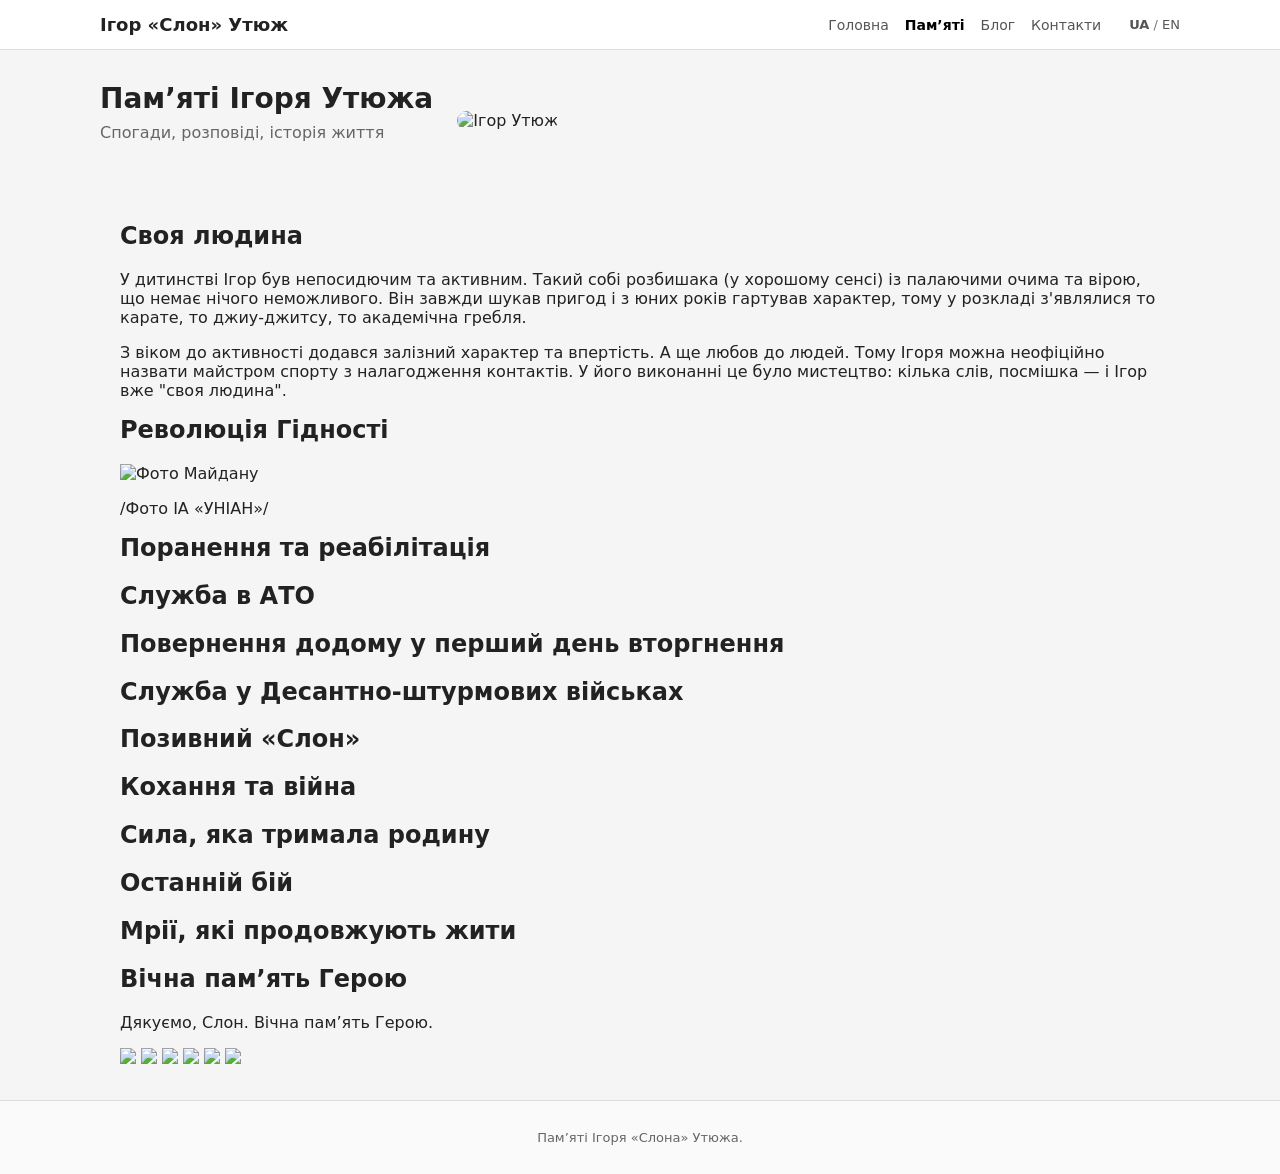
==== about.html @ b681b0e5 "initial commit" ====
<!DOCTYPE html>
<html lang="uk">
<head>
  <meta charset="UTF-8" />
  <meta name="viewport" content="width=device-width, initial-scale=1" />
  <title>Пам’яті Ігоря Утюжа</title>
  <link rel="stylesheet" href="style.css" />
</head>

<body>

<header class="site-header">
  <div class="container header-inner">
    <a href="index.html" class="logo-title">Ігор «Слон» Утюж</a>

    <nav class="main-nav">
      <a href="index.html">Головна</a>
      <a href="about.html" class="active">Пам’яті</a>
      <a href="blog.html">Блог</a>
      <a href="contact.html">Контакти</a>

      <span class="lang-switch">
        <a href="about.html" class="active-lang">UA</a> /
        <a href="about-en.html">EN</a>
      </span>
    </nav>
  </div>
</header>

<main>

<section class="hero-light">
  <div class="container hero-inner">
    <div class="hero-text">
      <h1>Пам’яті Ігоря Утюжа</h1>
      <p class="hero-subtitle">Спогади, розповіді, історія життя</p>
    </div>

    <div class="hero-photo">
      <img src="img/IMG_2364_edited.png" alt="Ігор Утюж">
    </div>
  </div>
</section>

<section class="section">
  <div class="container">

    <h2>Своя людина</h2>

    <p>
      У дитинстві Ігор був непосидючим та активним. Такий собі розбишака (у хорошому сенсі) 
      із палаючими очима та вірою, що немає нічого неможливого. Він завжди шукав пригод і 
      з юних років гартував характер, тому у розкладі з'являлися то карате, то джиу-джитсу, 
      то академічна гребля.
    </p>

    <p>
      З віком до активності додався залізний характер та впертість. А ще любов до людей. 
      Тому Ігоря можна неофіційно назвати майстром спорту з налагодження контактів. 
      У його виконанні це було мистецтво: кілька слів, посмішка — і Ігор вже "своя людина".
    </p>

    <!-- БЛОК 1 — Революція Гідності -->
    <h2>Революція Гідності</h2>
    <div class="text-block">
      <!-- Сюди встав увесь фрагмент про Майдан -->
    </div>

    <div class="photo-wide">
      <img src="img/UNIAN_photo.jpg" alt="Фото Майдану">
      <p class="caption">/Фото ІА «УНІАН»/</p>
    </div>

    <!-- БЛОК 2 — Поранення 2014 -->
    <h2>Поранення та реабілітація</h2>
    <div class="text-block">
      <!-- Сюди встав увесь фрагмент про поранення 18 лютого -->
    </div>

    <!-- БЛОК 3 — АТО -->
    <h2>Служба в АТО</h2>
    <div class="text-block">
      <!-- Сюди встав увесь фрагмент про АТО -->
    </div>

    <!-- БЛОК 4 — 2022 рік -->
    <h2>Повернення додому у перший день вторгнення</h2>
    <div class="text-block">
      <!-- Сюди встав увесь фрагмент про Будапешт, дорогу, обстріл -->
    </div>

    <!-- БЛОК 5 — ДШВ -->
    <h2>Служба у Десантно-штурмових військах</h2>
    <div class="text-block">
      <!-- Сюди встав увесь фрагмент про 78 ДШВ -->
    </div>

    <!-- БЛОК 6 — Позивний "Слон" -->
    <h2>Позивний «Слон»</h2>
    <div class="text-block">
      <!-- Сюди встав увесь фрагмент про слонів -->
    </div>

    <!-- БЛОК 7 — Євгенія -->
    <h2>Кохання та війна</h2>
    <div class="text-block">
      <!-- Сюди встав увесь фрагмент про Євгенію -->
    </div>

    <!-- БЛОК 8 — Характер -->
    <h2>Сила, яка тримала родину</h2>
    <div class="text-block">
      <!-- Сюди встав увесь фрагмент про батьків -->
    </div>

    <!-- БЛОК 9 — Останній бій -->
    <h2>Останній бій</h2>
    <div class="text-block">
      <!-- Сюди встав увесь фрагмент про Запорізький напрямок -->
    </div>

    <!-- БЛОК 10 — Мрії -->
    <h2>Мрії, які продовжують жити</h2>
    <div class="text-block">
      <!-- Сюди встав увесь фрагмент про мрії, рафтинг, Крим -->
    </div>

    <h2>Вічна пам’ять Герою</h2>
    <p>Дякуємо, Слон. Вічна пам’ять Герою.</p>

    <!-- Галерея -->
    <div class="gallery">
      <img src="img/IMG_0964-Edit.jpg">
      <img src="img/Pamyati-Igorya-Utyuzha.png">
      <img src="img/IMG_2457.jpeg">
      <img src="img/Igor_SLON-7-1183x1536.jpg">
      <img src="img/IMG_3137.jpg">
      <img src="img/unnamed_edited.png">
    </div>

  </div>
</section>

</main>

<footer class="site-footer">
  <div class="container footer-inner">
    <p>Пам’яті Ігоря «Слона» Утюжа.</p>
  </div>
</footer>

</body>
</html>
---- style.css ----
*,
*::before,
*::after {
  box-sizing: border-box;
}

body {
  margin: 0;
  font-family: system-ui, -apple-system, BlinkMacSystemFont, "Segoe UI", sans-serif;
  background: #f5f5f5;
  color: #222;
}

.container {
  max-width: 1080px;
  margin: 0 auto;
  padding: 0 20px;
}

.site-header {
  border-bottom: 1px solid #ddd;
  background: #ffffff;
}

.header-inner {
  display: flex;
  justify-content: space-between;
  align-items: center;
  padding: 14px 0;
}

.logo-title {
  font-weight: 600;
  font-size: 18px;
  text-decoration: none;
  color: #222;
}

.main-nav {
  display: flex;
  gap: 16px;
  align-items: center;
  font-size: 14px;
}

.main-nav a {
  text-decoration: none;
  color: #555;
}

.main-nav a.active {
  font-weight: 600;
  color: #000;
}

.lang-switch {
  margin-left: 12px;
  font-size: 13px;
  color: #777;
}

.active-lang {
  font-weight: 600;
  color: #000;
}

.hero {
  background: #ffffff;
  border-bottom: 1px solid #e0e0e0;
}

.hero-inner {
  display: flex;
  gap: 24px;
  align-items: center;
  padding: 32px 0;
}

.hero-text h1 {
  margin: 0 0 8px;
  font-size: 28px;
}

.hero-subtitle {
  margin: 0 0 16px;
  color: #666;
}

.hero-photo img {
  max-width: 260px;
  border-radius: 12px;
  display: block;
}

.section {
  padding: 32px 0;
}

.section h1,
.section h2 {
  margin-top: 0;
}

.site-footer {
  border-top: 1px solid #ddd;
  background: #fafafa;
  padding: 16px 0;
  font-size: 13px;
  color: #666;
}

.footer-inner {
  text-align: center;
}

/* Простий адаптив */

@media (max-width: 768px) {
  .header-inner {
    flex-direction: column;
    align-items: flex-start;
    gap: 8px;
  }

  .hero-inner {
    flex-direction: column;
  }

  .hero-photo img {
    max-width: 200px;
  }
}
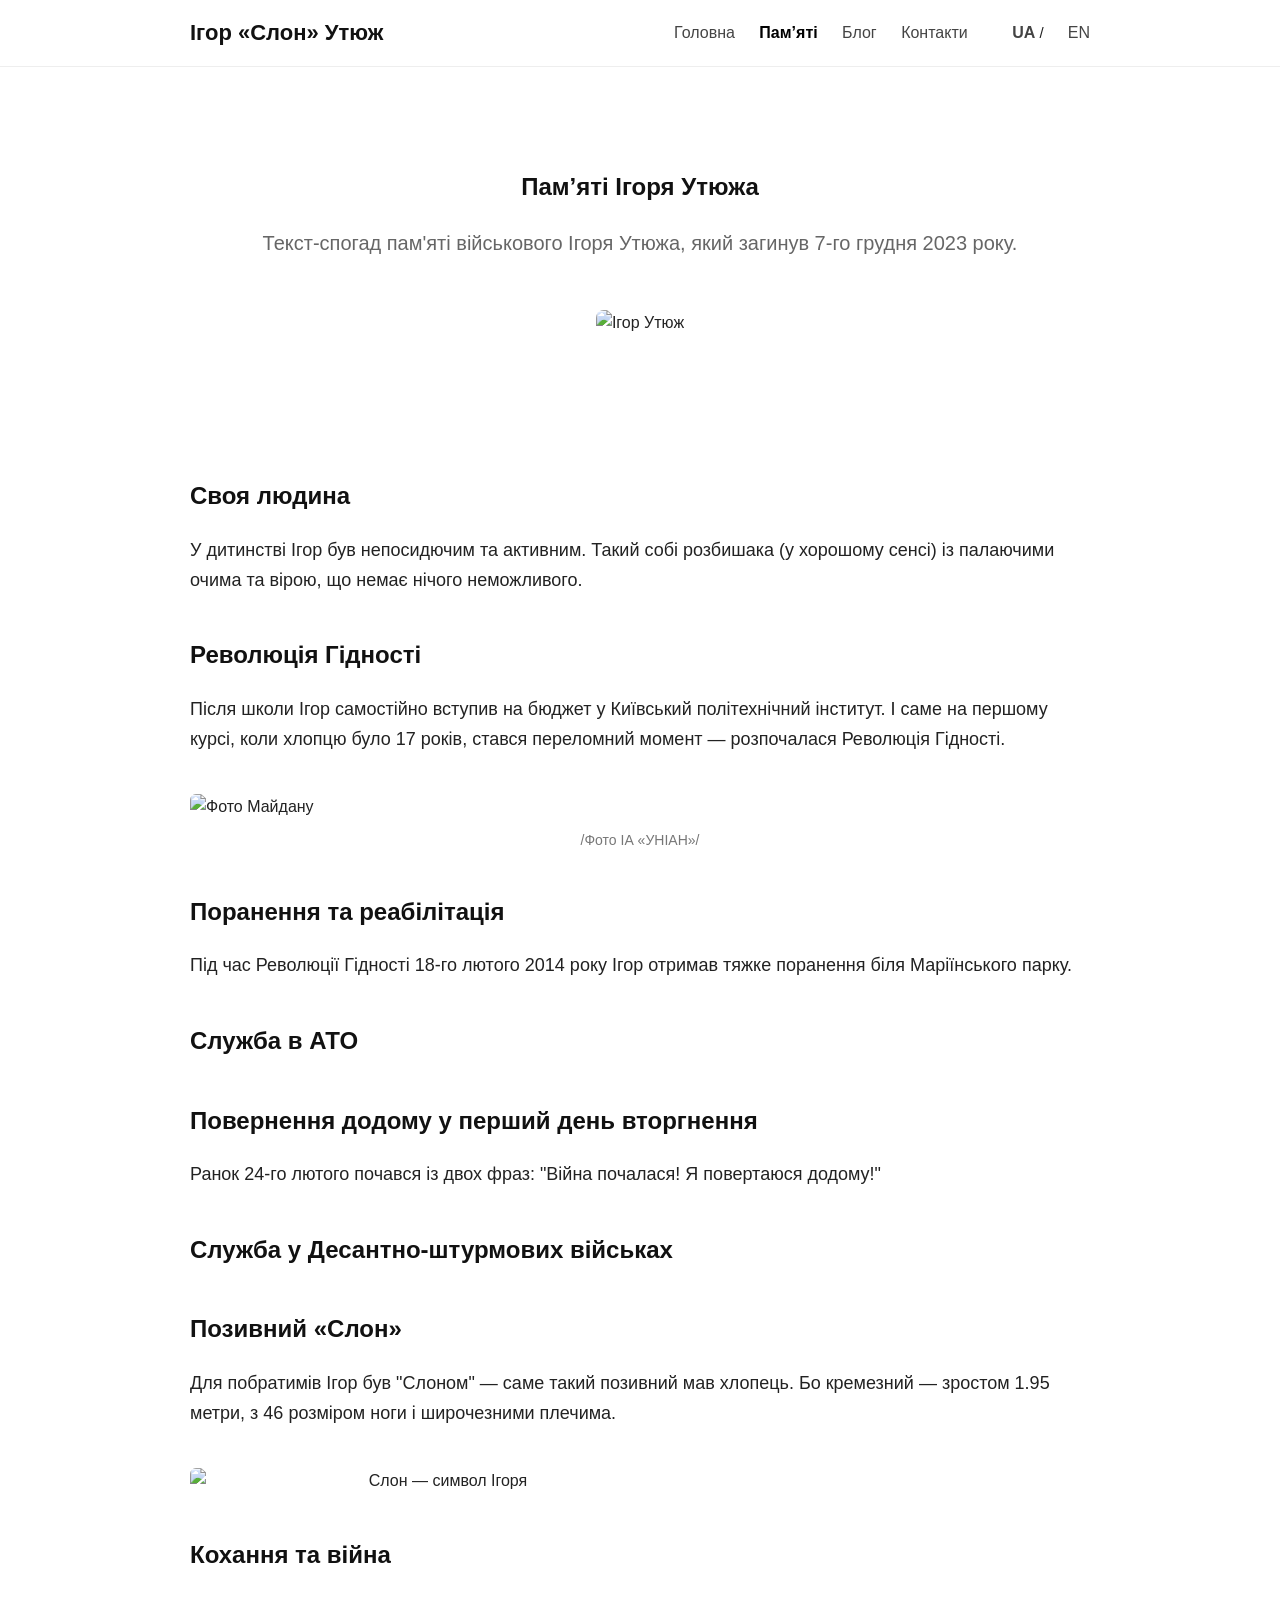
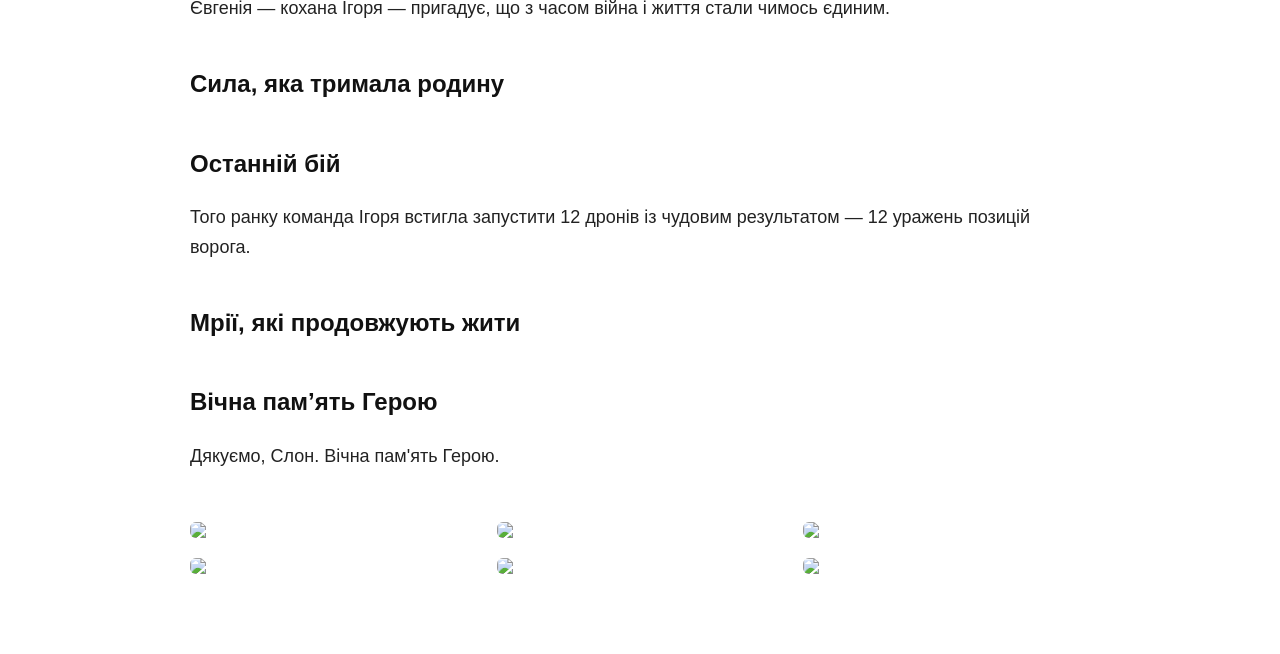
==== commit 1c573be3: "2 Co-authored-by: Copilot <copilot@github.com>" ====
--- a/about.html
+++ b/about.html
@@ -29,106 +29,202 @@
 
 <main>
 
-<section class="hero-light">
-  <div class="container hero-inner">
+<section class="hero hero-light">
+  <div class="container hero-inner hero-narrow">
     <div class="hero-text">
       <h1>Пам’яті Ігоря Утюжа</h1>
-      <p class="hero-subtitle">Спогади, розповіді, історія життя</p>
+      <p class="hero-subtitle">Текст-спогад пам'яті військового Ігоря Утюжа, який загинув 7-го грудня 2023 року.</p>
+      <!-- За бажанням можна додати ще 1–2 речення вступу -->
     </div>
 
     <div class="hero-photo">
+      <!-- Ти покладеш цей файл у /img/ -->
       <img src="img/IMG_2364_edited.png" alt="Ігор Утюж">
     </div>
   </div>
 </section>
 
-<section class="section">
+<section class="section section-narrow">
   <div class="container">
 
     <h2>Своя людина</h2>
 
     <p>
-      У дитинстві Ігор був непосидючим та активним. Такий собі розбишака (у хорошому сенсі) 
-      із палаючими очима та вірою, що немає нічого неможливого. Він завжди шукав пригод і 
-      з юних років гартував характер, тому у розкладі з'являлися то карате, то джиу-джитсу, 
-      то академічна гребля.
-    </p>
-
-    <p>
-      З віком до активності додався залізний характер та впертість. А ще любов до людей. 
-      Тому Ігоря можна неофіційно назвати майстром спорту з налагодження контактів. 
-      У його виконанні це було мистецтво: кілька слів, посмішка — і Ігор вже "своя людина".
-    </p>
-
-    <!-- БЛОК 1 — Революція Гідності -->
+      У дитинстві Ігор був непосидючим та активним. Такий собі розбишака (у хорошому сенсі)
+      із палаючими очима та вірою, що немає нічого неможливого.
+    </p>
+
+    <!-- Далі йде продовження розділу «Своя людина» з документа.
+         Тут ти вставиш увесь відповідний фрагмент тексту. -->
+
+    <!-- Місце для наступного підзаголовка, наприклад про Революцію Гідності -->
+    <!-- <h2>...</h2> -->
+    <!-- <p>...</p> -->
+
+    <!-- РОЗДІЛ: Революція Гідності -->
     <h2>Революція Гідності</h2>
-    <div class="text-block">
-      <!-- Сюди встав увесь фрагмент про Майдан -->
-    </div>
-
+
+    <p>
+      Після школи Ігор самостійно вступив на бюджет у Київський політехнічний інститут. 
+      І саме на першому курсі, коли хлопцю було 17 років, стався переломний момент — 
+      розпочалася Революція Гідності.
+    </p>
+
+    <!-- ВСТАВ УВЕСЬ ФРАГМЕНТ ПРО МАЙДАН З ДОКУМЕНТА -->
+    <div class="text-block">
+      <!-- Текст про 24-ту сотню, патрулювання, барикади, протистояння -->
+      <!-- Текст про побиття студентів, нічні чергування, КМДА -->
+      <!-- Текст про пожежу на Грушевського та переговори з силовиками -->
+    </div>
+
+    <!-- Фото Майдану (широке) -->
     <div class="photo-wide">
       <img src="img/UNIAN_photo.jpg" alt="Фото Майдану">
       <p class="caption">/Фото ІА «УНІАН»/</p>
     </div>
 
-    <!-- БЛОК 2 — Поранення 2014 -->
+
+    <!-- РОЗДІЛ: Поранення 18 лютого -->
     <h2>Поранення та реабілітація</h2>
-    <div class="text-block">
-      <!-- Сюди встав увесь фрагмент про поранення 18 лютого -->
-    </div>
-
-    <!-- БЛОК 3 — АТО -->
+
+    <p>
+      Під час Революції Гідності 18-го лютого 2014 року Ігор отримав тяжке поранення 
+      біля Маріїнського парку.
+    </p>
+
+    <div class="text-block">
+      <!-- Встав увесь фрагмент про побиття, критичний стан, операції -->
+      <!-- Текст про титанову пластину, реабілітацію -->
+      <!-- Цитата: "Якщо мені врятували життя, отже, я потрібен для чогось більшого" -->
+    </div>
+
+
+    <!-- РОЗДІЛ: Служба в АТО -->
     <h2>Служба в АТО</h2>
-    <div class="text-block">
-      <!-- Сюди встав увесь фрагмент про АТО -->
-    </div>
-
-    <!-- БЛОК 4 — 2022 рік -->
+
+    <div class="text-block">
+      <!-- Встав увесь фрагмент про АТО, медаль "За жертовність та любов до України" -->
+      <!-- Текст про підготовку, оборону другої лінії -->
+    </div>
+
+
+    <!-- РОЗДІЛ: Початок повномасштабної війни -->
     <h2>Повернення додому у перший день вторгнення</h2>
-    <div class="text-block">
-      <!-- Сюди встав увесь фрагмент про Будапешт, дорогу, обстріл -->
-    </div>
-
-    <!-- БЛОК 5 — ДШВ -->
+
+    <p>
+      Ранок 24-го лютого почався із двох фраз: "Війна почалася! Я повертаюся додому!"
+    </p>
+
+    <div class="text-block">
+      <!-- Встав увесь фрагмент про Будапешт, дорогу, відмови перевізників -->
+      <!-- Текст про порожній вагон, обстріл на під’їзді до Києва -->
+      <!-- Текст про "найдорожче таксі" -->
+    </div>
+
+
+    <!-- РОЗДІЛ: ДШВ -->
     <h2>Служба у Десантно-штурмових військах</h2>
-    <div class="text-block">
-      <!-- Сюди встав увесь фрагмент про 78 ДШВ -->
-    </div>
-
-    <!-- БЛОК 6 — Позивний "Слон" -->
+
+    <div class="text-block">
+      <!-- Встав увесь фрагмент про АЛЬФУ, 78 ДШВ -->
+      <!-- Текст про неофіційний статус, відсутність зарплати -->
+      <!-- Текст про підтримку побратимів -->
+    </div>
+
+    <!-- Можеш вставити портрет або фото з фронту, якщо хочеш -->
+    <!-- <div class="photo-centered"><img src="img/IMG_2457.jpeg"></div> -->
+
+    <!-- РОЗДІЛ: Позивний «Слон» -->
     <h2>Позивний «Слон»</h2>
-    <div class="text-block">
-      <!-- Сюди встав увесь фрагмент про слонів -->
-    </div>
-
-    <!-- БЛОК 7 — Євгенія -->
+
+    <p>
+      Для побратимів Ігор був "Слоном" — саме такий позивний мав хлопець. 
+      Бо кремезний — зростом 1.95 метри, з 46 розміром ноги і широчезними плечима.
+    </p>
+
+    <div class="text-block">
+      <!-- Встав увесь фрагмент про любов до слонів -->
+      <!-- Текст про дитячу мрію охороняти слонів -->
+      <!-- Текст про символіку слонів і взаємодопомогу -->
+      <!-- Текст про те, як побратими принесли слонів на похорон -->
+    </div>
+
+    <!-- Фото, яке було поруч із цим блоком на Wix -->
+    <div class="photo-centered">
+      <img src="img/unnamed_edited.png" alt="Слон — символ Ігоря">
+    </div>
+
+
+    <!-- РОЗДІЛ: Кохання та війна -->
     <h2>Кохання та війна</h2>
-    <div class="text-block">
-      <!-- Сюди встав увесь фрагмент про Євгенію -->
-    </div>
-
-    <!-- БЛОК 8 — Характер -->
+
+    <p>
+      Євгенія — кохана Ігоря — пригадує, що з часом війна і життя стали чимось єдиним.
+    </p>
+
+    <div class="text-block">
+      <!-- Встав увесь фрагмент про дзвінки з окопів -->
+      <!-- Текст про турботу, шолом, шапку -->
+      <!-- Текст про останнє повідомлення: "Ранок починається не з кави..." -->
+      <!-- Текст про бажання Ігоря бути попереду, а не в штабі -->
+    </div>
+
+    <!-- Фото Євгенії та Ігоря (якщо було на Wix) -->
+    <!-- <div class="photo-centered"><img src="img/IMG_3137.jpg"></div> -->
+
+
+    <!-- РОЗДІЛ: Сила, яка тримала родину -->
     <h2>Сила, яка тримала родину</h2>
-    <div class="text-block">
-      <!-- Сюди встав увесь фрагмент про батьків -->
-    </div>
-
-    <!-- БЛОК 9 — Останній бій -->
+
+    <div class="text-block">
+      <!-- Встав увесь фрагмент про роль Ігоря в родині -->
+      <!-- Текст про те, як він оберігав близьких -->
+      <!-- Текст про те, що тато відчув у ньому "старшого в сім'ї" -->
+      <!-- Текст про сльози Ігоря, коли він говорив про загиблих побратимів -->
+    </div>
+
+    <!-- Фото з родиною (якщо було на Wix) -->
+    <!-- <div class="photo-centered"><img src="img/IMG_2457.jpeg"></div> -->
+
+
+    <!-- РОЗДІЛ: Останній бій -->
     <h2>Останній бій</h2>
-    <div class="text-block">
-      <!-- Сюди встав увесь фрагмент про Запорізький напрямок -->
-    </div>
-
-    <!-- БЛОК 10 — Мрії -->
+
+    <p>
+      Того ранку команда Ігоря встигла запустити 12 дронів із чудовим результатом — 
+      12 уражень позицій ворога.
+    </p>
+
+    <div class="text-block">
+      <!-- Встав увесь фрагмент про Запорізький напрямок -->
+      <!-- Текст про пошук команди дронщиків росіянами -->
+      <!-- Текст про момент запуску 13-го дрона -->
+      <!-- Текст про ворожий снаряд у бліндаж -->
+    </div>
+
+    <!-- Фото з фронту (якщо було на Wix) -->
+    <!-- <div class="photo-centered"><img src="img/Igor_SLON-7-1183x1536.jpg"></div> -->
+
+
+    <!-- РОЗДІЛ: Мрії -->
     <h2>Мрії, які продовжують жити</h2>
-    <div class="text-block">
-      <!-- Сюди встав увесь фрагмент про мрії, рафтинг, Крим -->
-    </div>
-
+
+    <div class="text-block">
+      <!-- Встав увесь фрагмент про мрії Ігоря -->
+      <!-- Текст про Крим, намет, маршрути -->
+      <!-- Текст про рафтинг, Африку, Америку -->
+      <!-- Текст про плани створити благодійний фонд -->
+    </div>
+
+    <!-- Фото з подорожей або рафтингу (якщо було на Wix) -->
+    <!-- <div class="photo-centered"><img src="img/20231230_viber_image_2023-12-30_11-29-17-178.jpg"></div> -->
+
+
+    <!-- Фінальний блок -->
     <h2>Вічна пам’ять Герою</h2>
-    <p>Дякуємо, Слон. Вічна пам’ять Герою.</p>
-
-    <!-- Галерея -->
+    <p>Дякуємо, Слон. Вічна пам'ять Герою.</p>
+
+    <!-- Галерея (якщо була на Wix) -->
     <div class="gallery">
       <img src="img/IMG_0964-Edit.jpg">
       <img src="img/Pamyati-Igorya-Utyuzha.png">
@@ -140,14 +236,5 @@
 
   </div>
 </section>
-
-</main>
-
-<footer class="site-footer">
-  <div class="container footer-inner">
-    <p>Пам’яті Ігоря «Слона» Утюжа.</p>
-  </div>
-</footer>
-
 </body>
-</html>
+</html>
--- a/style.css
+++ b/style.css
@@ -1,51 +1,82 @@
-*,
-*::before,
-*::after {
-  box-sizing: border-box;
-}
+/* ------------------------------
+   БАЗОВІ НАЛАШТУВАННЯ
+------------------------------ */
 
 body {
   margin: 0;
-  font-family: system-ui, -apple-system, BlinkMacSystemFont, "Segoe UI", sans-serif;
-  background: #f5f5f5;
+  padding: 0;
+  font-family: "Helvetica Neue", Arial, sans-serif;
+  background: #ffffff;
   color: #222;
-}
+  line-height: 1.65;
+}
+
+img {
+  max-width: 100%;
+  height: auto;
+  display: block;
+}
+
+h1, h2, h3 {
+  font-weight: 600;
+  margin-top: 40px;
+  margin-bottom: 20px;
+  color: #111;
+}
+
+p {
+  margin: 0 0 20px 0;
+  font-size: 18px;
+}
+
+
+/* ------------------------------
+   КОНТЕЙНЕРИ
+------------------------------ */
 
 .container {
-  max-width: 1080px;
+  width: 100%;
+  max-width: 900px; /* Вузька колонка */
   margin: 0 auto;
   padding: 0 20px;
 }
 
+.section-narrow {
+  padding: 40px 0 80px 0;
+}
+
+
+/* ------------------------------
+   ХЕДЕР
+------------------------------ */
+
 .site-header {
-  border-bottom: 1px solid #ddd;
-  background: #ffffff;
+  background: #fff;
+  border-bottom: 1px solid #eee;
+  padding: 15px 0;
+  position: sticky;
+  top: 0;
+  z-index: 100;
 }
 
 .header-inner {
   display: flex;
   justify-content: space-between;
   align-items: center;
-  padding: 14px 0;
 }
 
 .logo-title {
-  font-weight: 600;
-  font-size: 18px;
+  font-size: 22px;
+  font-weight: 700;
   text-decoration: none;
-  color: #222;
-}
-
-.main-nav {
-  display: flex;
-  gap: 16px;
-  align-items: center;
-  font-size: 14px;
+  color: #111;
 }
 
 .main-nav a {
+  margin-left: 20px;
   text-decoration: none;
-  color: #555;
+  color: #444;
+  font-size: 16px;
 }
 
 .main-nav a.active {
@@ -54,79 +85,122 @@
 }
 
 .lang-switch {
-  margin-left: 12px;
-  font-size: 13px;
-  color: #777;
+  margin-left: 20px;
+  font-size: 15px;
 }
 
 .active-lang {
-  font-weight: 600;
-  color: #000;
-}
+  font-weight: 700;
+}
+
+
+/* ------------------------------
+   HERO
+------------------------------ */
 
 .hero {
-  background: #ffffff;
-  border-bottom: 1px solid #e0e0e0;
+  padding: 60px 0;
 }
 
 .hero-inner {
   display: flex;
-  gap: 24px;
+  flex-direction: column;
   align-items: center;
-  padding: 32px 0;
-}
-
-.hero-text h1 {
-  margin: 0 0 8px;
-  font-size: 28px;
+  text-align: center;
+}
+
+.hero-photo img {
+  margin-top: 30px;
+  border-radius: 8px;
+  width: 100%;
+  max-width: 420px;
 }
 
 .hero-subtitle {
-  margin: 0 0 16px;
+  font-size: 20px;
   color: #666;
 }
 
-.hero-photo img {
-  max-width: 260px;
-  border-radius: 12px;
-  display: block;
-}
-
-.section {
-  padding: 32px 0;
-}
-
-.section h1,
-.section h2 {
-  margin-top: 0;
-}
+
+/* ------------------------------
+   ТЕКСТОВІ БЛОКИ
+------------------------------ */
+
+.text-block {
+  margin-bottom: 40px;
+}
+
+.photo-wide {
+  margin: 40px 0;
+}
+
+.photo-wide img {
+  width: 100%;
+  border-radius: 6px;
+}
+
+.caption {
+  text-align: center;
+  font-size: 14px;
+  color: #777;
+  margin-top: 8px;
+}
+
+.photo-centered {
+  margin: 40px auto;
+  text-align: center;
+}
+
+.photo-centered img {
+  max-width: 500px;
+  border-radius: 6px;
+}
+
+
+/* ------------------------------
+   ГАЛЕРЕЯ
+------------------------------ */
+
+.gallery {
+  margin-top: 50px;
+  display: grid;
+  grid-template-columns: repeat(auto-fit, minmax(220px, 1fr));
+  gap: 20px;
+}
+
+.gallery img {
+  border-radius: 6px;
+}
+
+
+/* ------------------------------
+   ФУТЕР
+------------------------------ */
 
 .site-footer {
-  border-top: 1px solid #ddd;
   background: #fafafa;
-  padding: 16px 0;
-  font-size: 13px;
+  border-top: 1px solid #eee;
+  padding: 30px 0;
+  text-align: center;
   color: #666;
-}
-
-.footer-inner {
-  text-align: center;
-}
-
-/* Простий адаптив */
+  font-size: 15px;
+}
+
+
+/* ------------------------------
+   АДАПТИВНІСТЬ
+------------------------------ */
 
 @media (max-width: 768px) {
-  .header-inner {
-    flex-direction: column;
-    align-items: flex-start;
-    gap: 8px;
+  .container {
+    padding: 0 16px;
   }
 
   .hero-inner {
-    flex-direction: column;
+    text-align: center;
   }
 
-  .hero-photo img {
-    max-width: 200px;
+  .main-nav a {
+    margin-left: 12px;
   }
 }
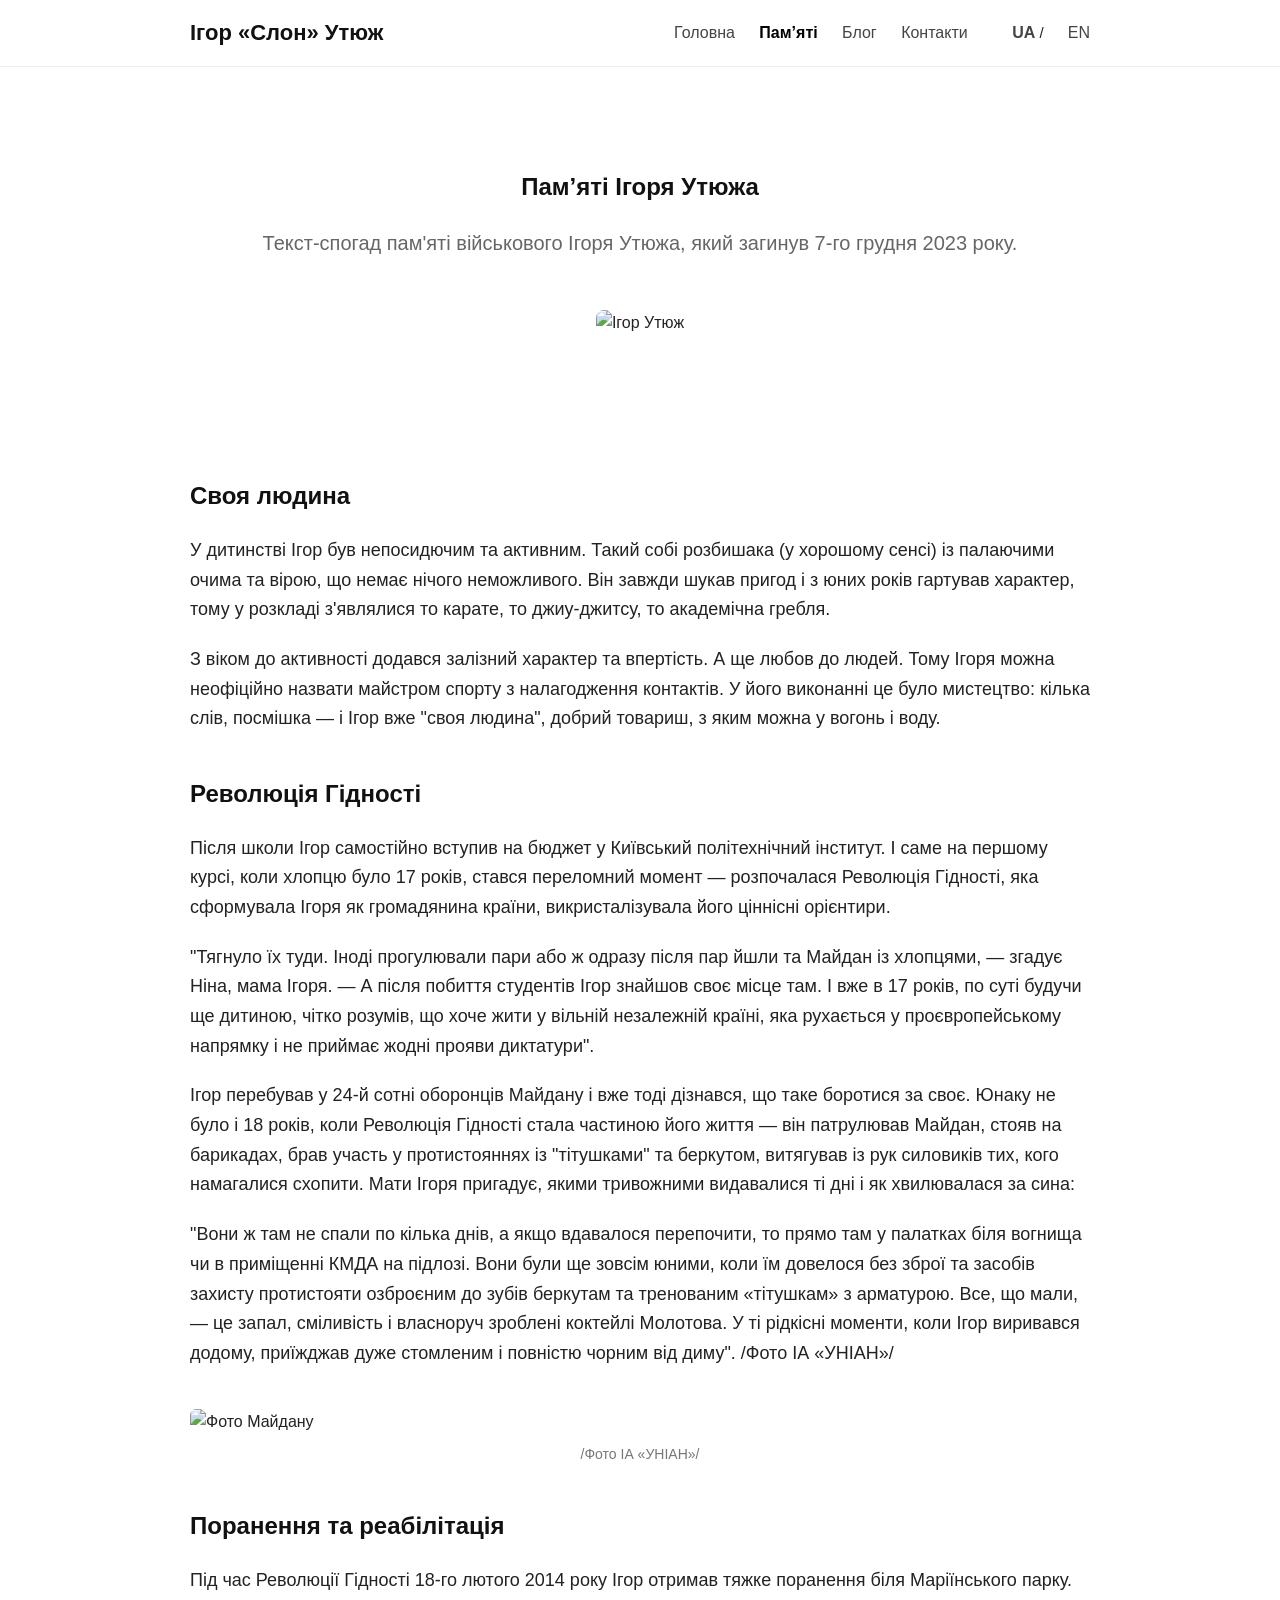
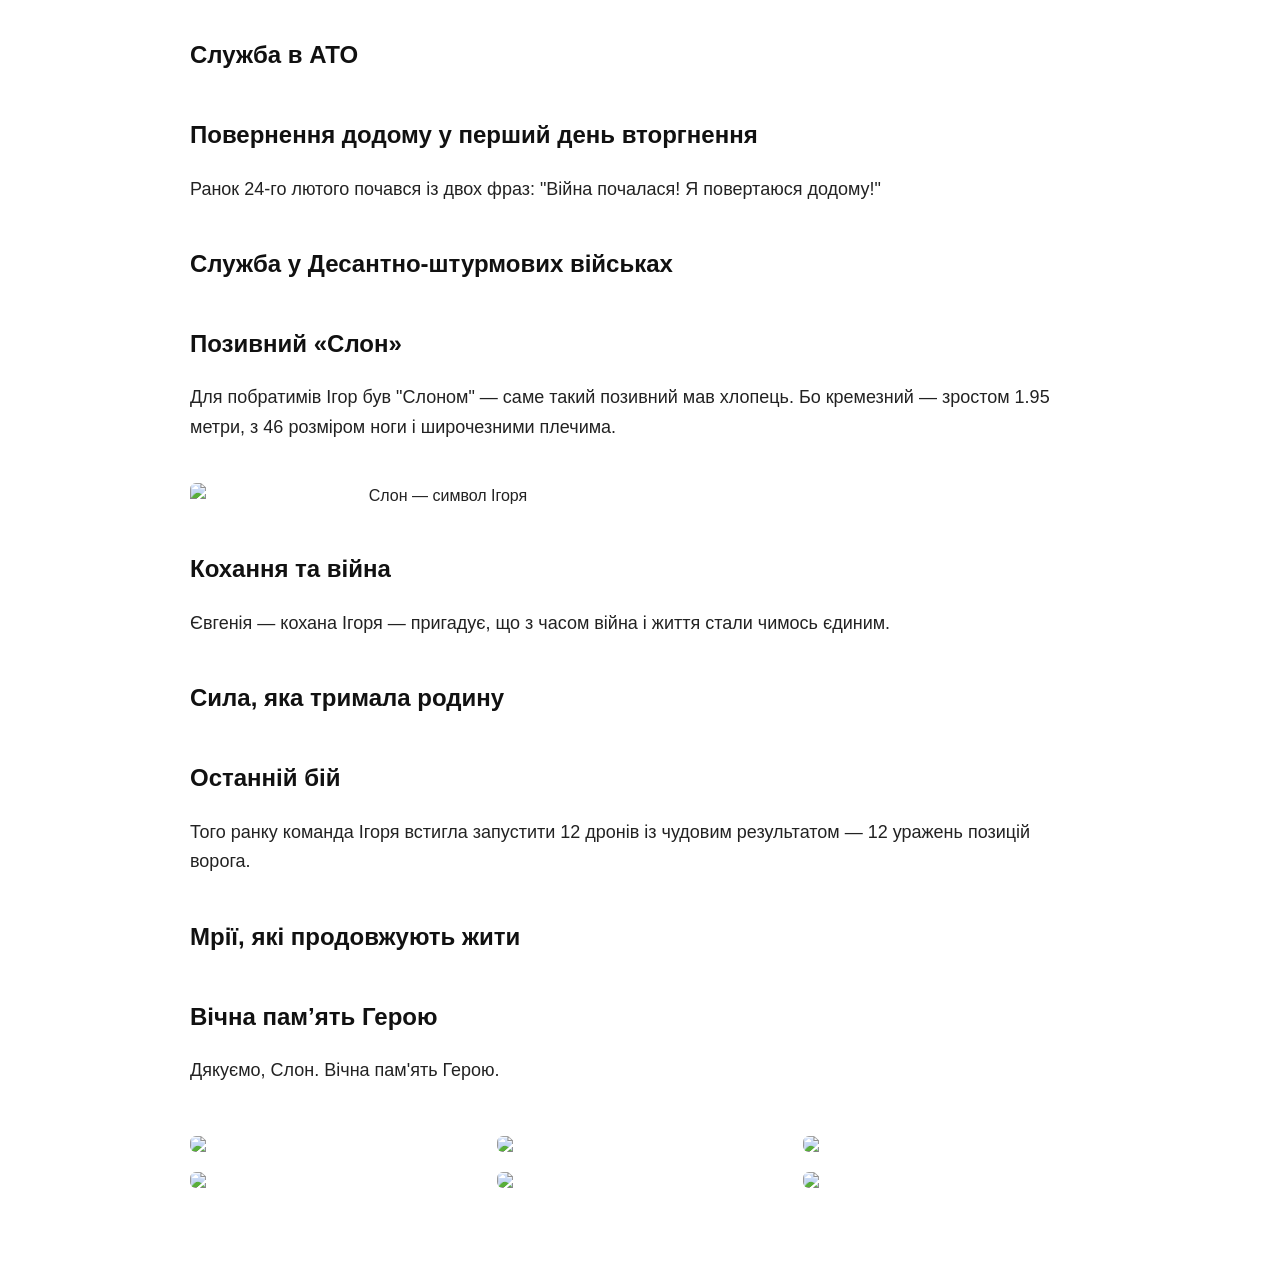
==== commit 78a2eb94: "add images" ====
--- a/about.html
+++ b/about.html
@@ -51,7 +51,15 @@
 
     <p>
       У дитинстві Ігор був непосидючим та активним. Такий собі розбишака (у хорошому сенсі)
-      із палаючими очима та вірою, що немає нічого неможливого.
+      із палаючими очима та вірою, що немає нічого неможливого. Він завжди шукав пригод і 
+      з юних років гартував характер, тому у розкладі з'являлися то карате, то джиу-джитсу, 
+      то академічна гребля. 
+    </p>
+    <p>
+        З віком до активності додався залізний характер та впертість. А ще любов до людей. 
+        Тому Ігоря можна неофіційно назвати майстром спорту з налагодження контактів. 
+        У його виконанні це було мистецтво: кілька слів, посмішка — і Ігор вже "своя людина", 
+        добрий товариш, з яким можна у вогонь і воду.
     </p>
 
     <!-- Далі йде продовження розділу «Своя людина» з документа.
@@ -67,14 +75,43 @@
     <p>
       Після школи Ігор самостійно вступив на бюджет у Київський політехнічний інститут. 
       І саме на першому курсі, коли хлопцю було 17 років, стався переломний момент — 
-      розпочалася Революція Гідності.
-    </p>
+      розпочалася Революція Гідності, яка сформувала Ігоря як громадянина країни, 
+      викристалізувала його ціннісні орієнтири.
+    </p>
+
+
+
+
 
     <!-- ВСТАВ УВЕСЬ ФРАГМЕНТ ПРО МАЙДАН З ДОКУМЕНТА -->
     <div class="text-block">
       <!-- Текст про 24-ту сотню, патрулювання, барикади, протистояння -->
+    <p>
+        "Тягнуло їх туди. Іноді прогулювали пари або ж одразу після пар йшли та 
+        Майдан із хлопцями, — згадує Ніна, мама Ігоря. — А після побиття студентів 
+        Ігор знайшов своє місце там. І вже в 17 років, по суті будучи ще дитиною, 
+        чітко розумів, що хоче жити у вільній незалежній країні, яка рухається у 
+        проєвропейському напрямку і не приймає жодні прояви диктатури".
+    </p>       
       <!-- Текст про побиття студентів, нічні чергування, КМДА -->
+    <p>
+        Ігор перебував у 24-й сотні оборонців Майдану і вже тоді дізнався, 
+        що таке боротися за своє. Юнаку не було і 18 років, коли Революція Гідності 
+        стала частиною його життя — він патрулював Майдан, стояв на барикадах, 
+        брав участь у протистояннях із "тітушками" та беркутом, витягував із рук силовиків тих, 
+        кого намагалися схопити. Мати Ігоря пригадує, якими тривожними видавалися ті дні і 
+        як хвилювалася за сина:
+    </p>       
       <!-- Текст про пожежу на Грушевського та переговори з силовиками -->
+    <p>
+        "Вони ж там не спали по кілька днів, а якщо вдавалося перепочити, то прямо там 
+        у палатках біля вогнища чи в приміщенні КМДА на підлозі. Вони були ще зовсім юними, 
+        коли їм довелося без зброї та засобів захисту протистояти озброєним до зубів беркутам 
+        та тренованим «тітушкам» з арматурою. Все, що мали, — це запал, сміливість і власноруч 
+        зроблені коктейлі Молотова. У ті рідкісні моменти, коли Ігор виривався додому, 
+        приїжджав дуже стомленим і повністю чорним від диму".
+        /Фото ІА «УНІАН»/
+    </p>       
     </div>
 
     <!-- Фото Майдану (широке) -->
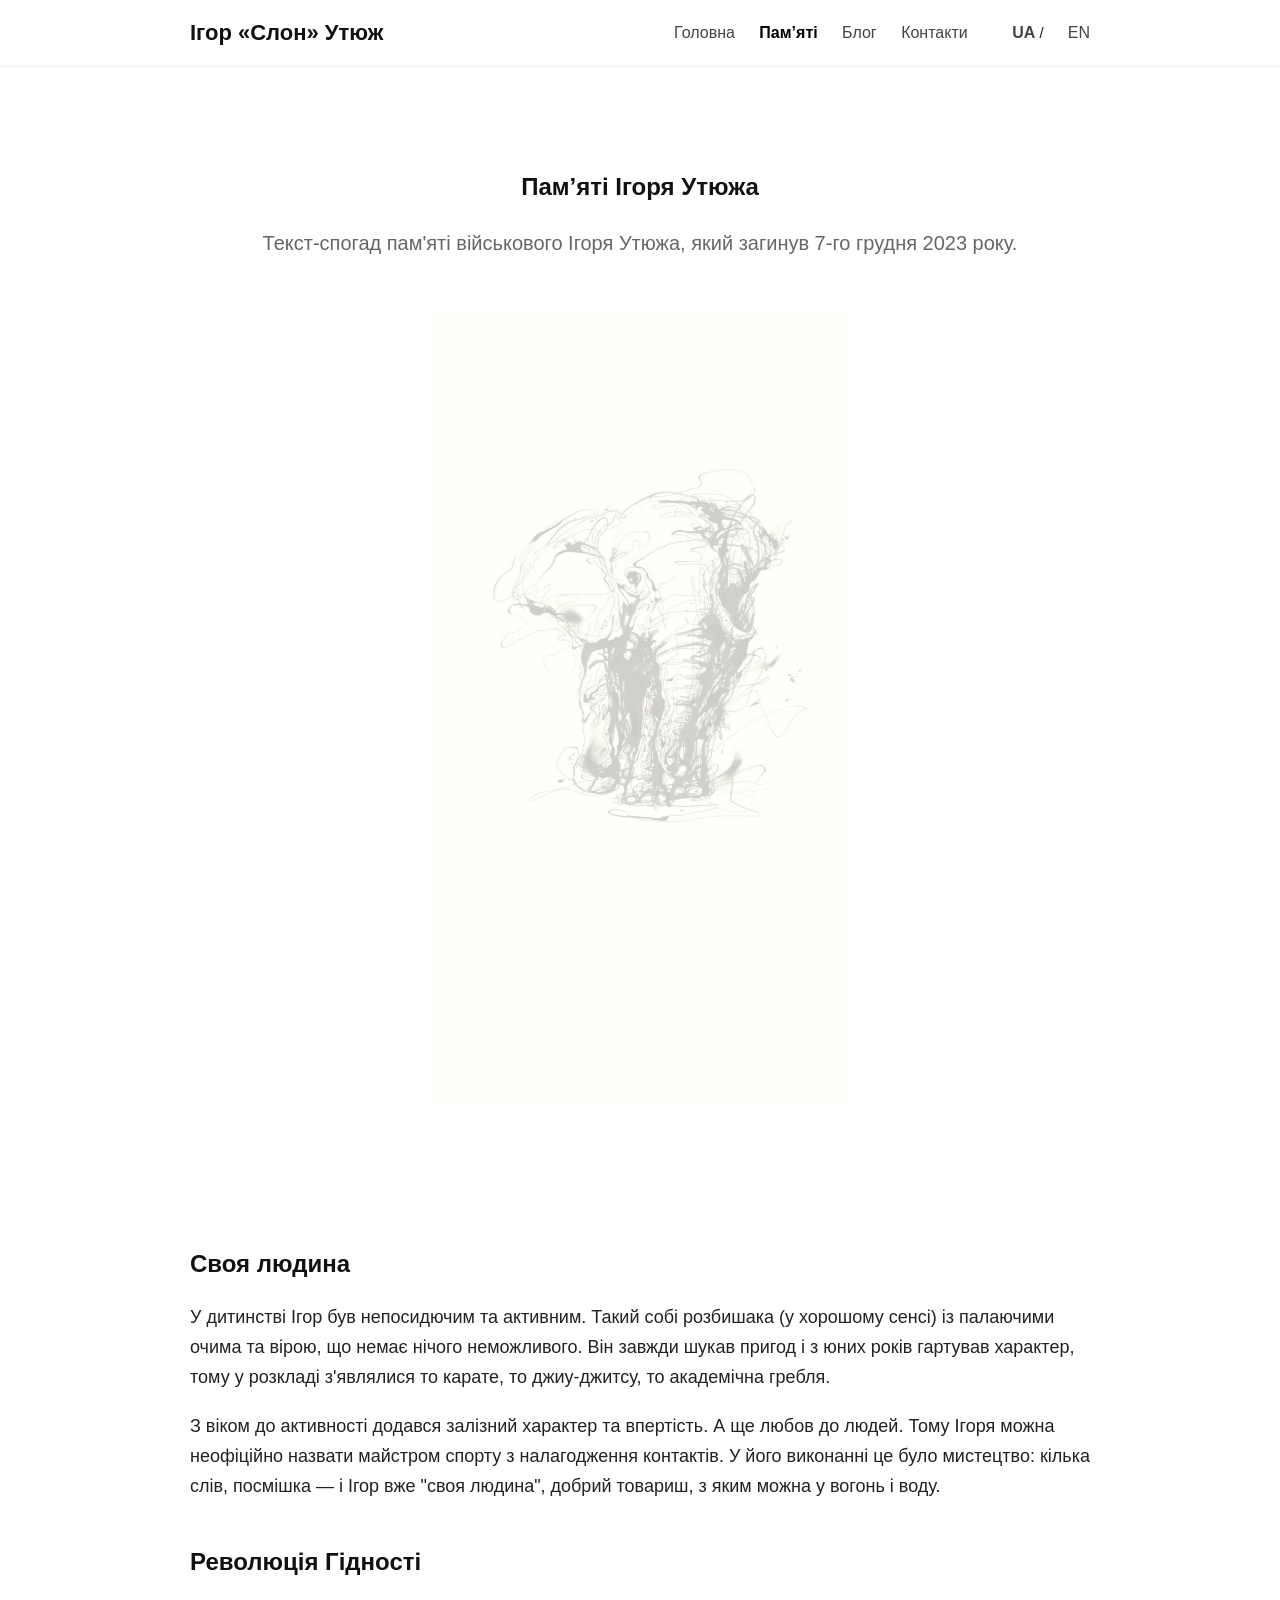
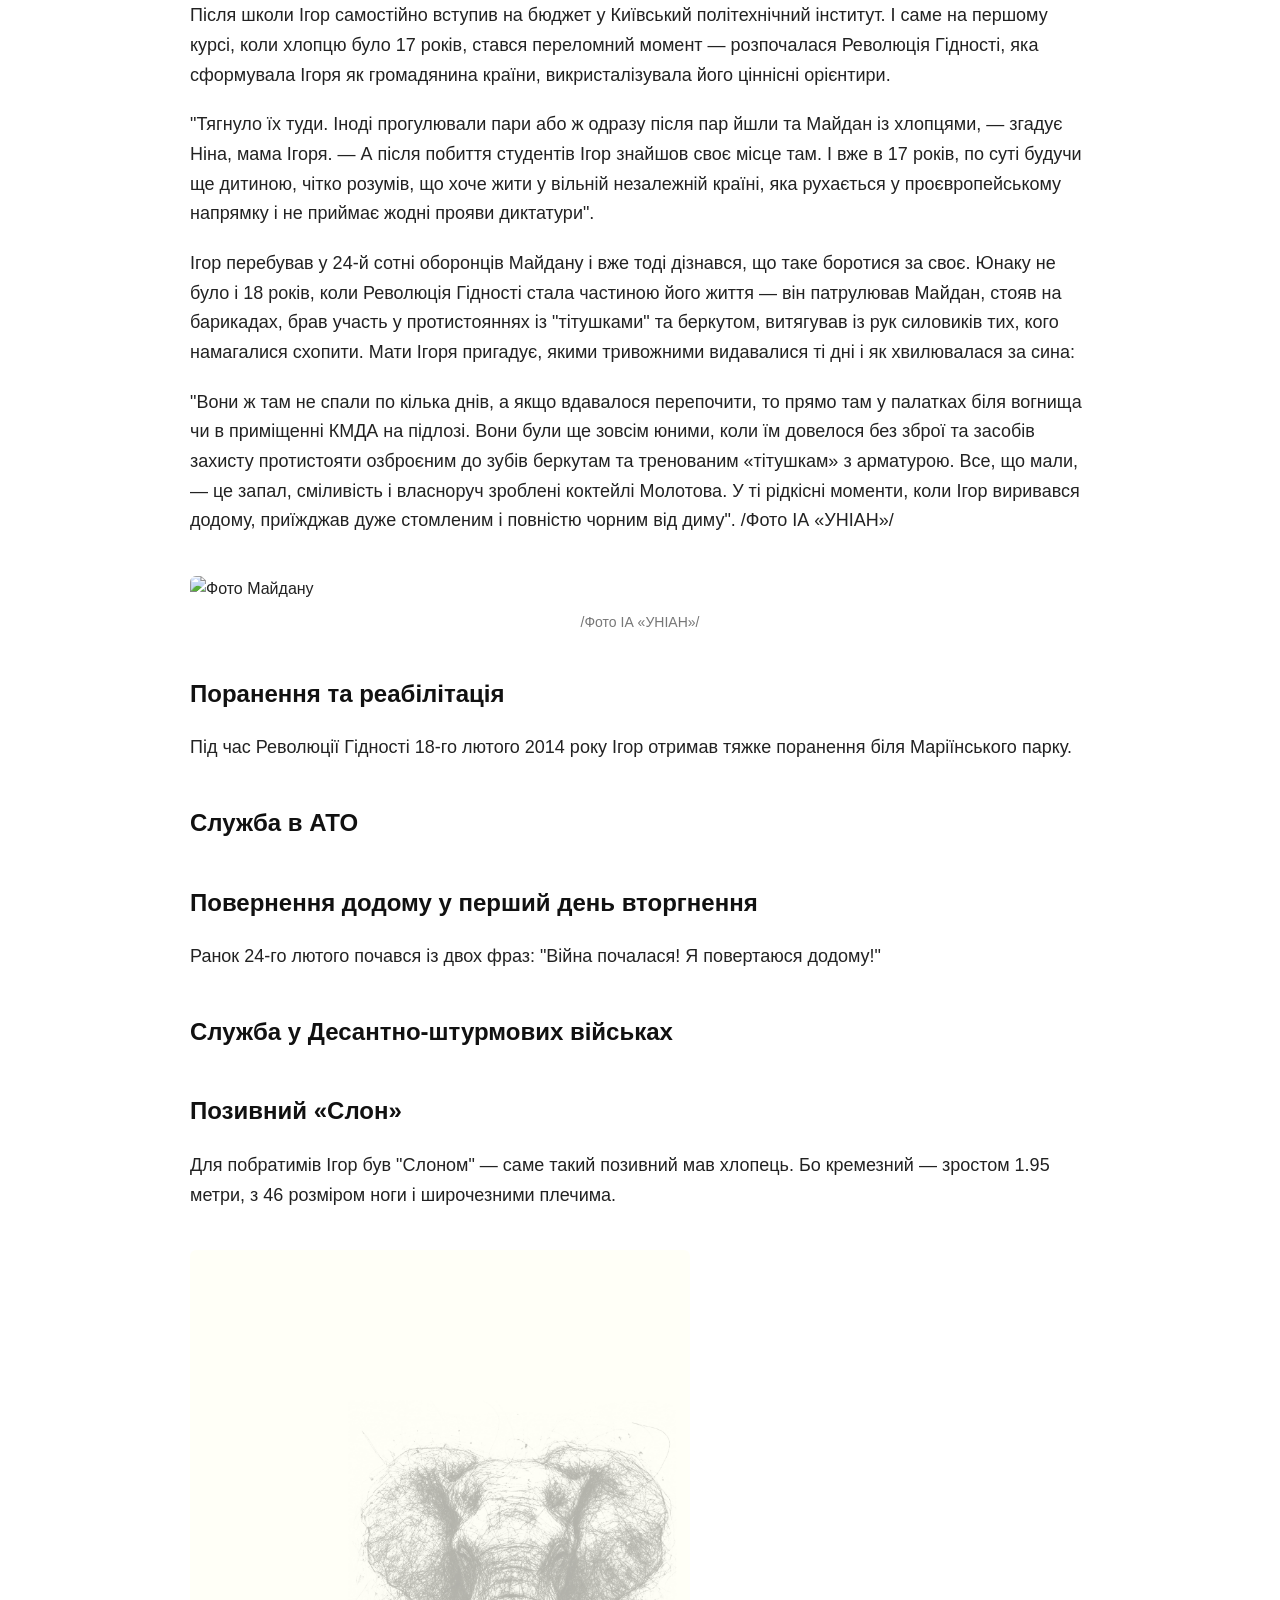
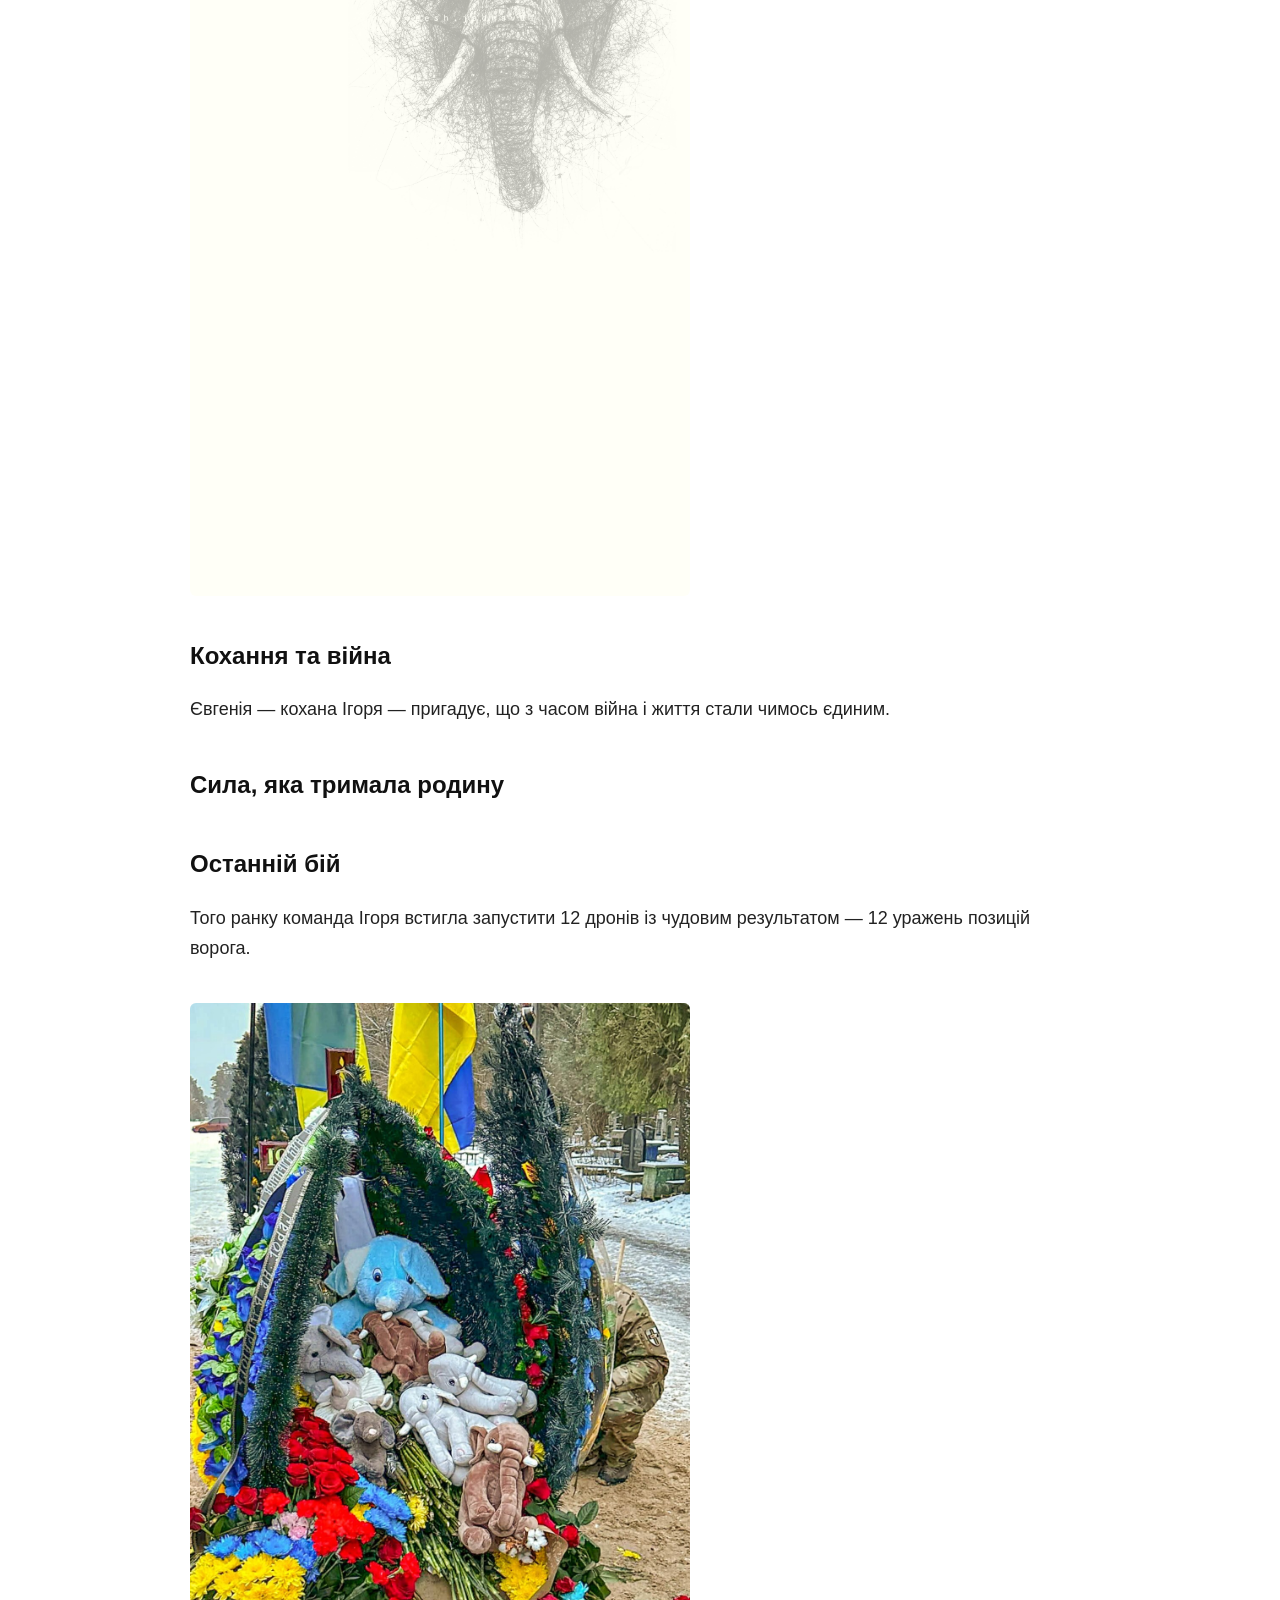
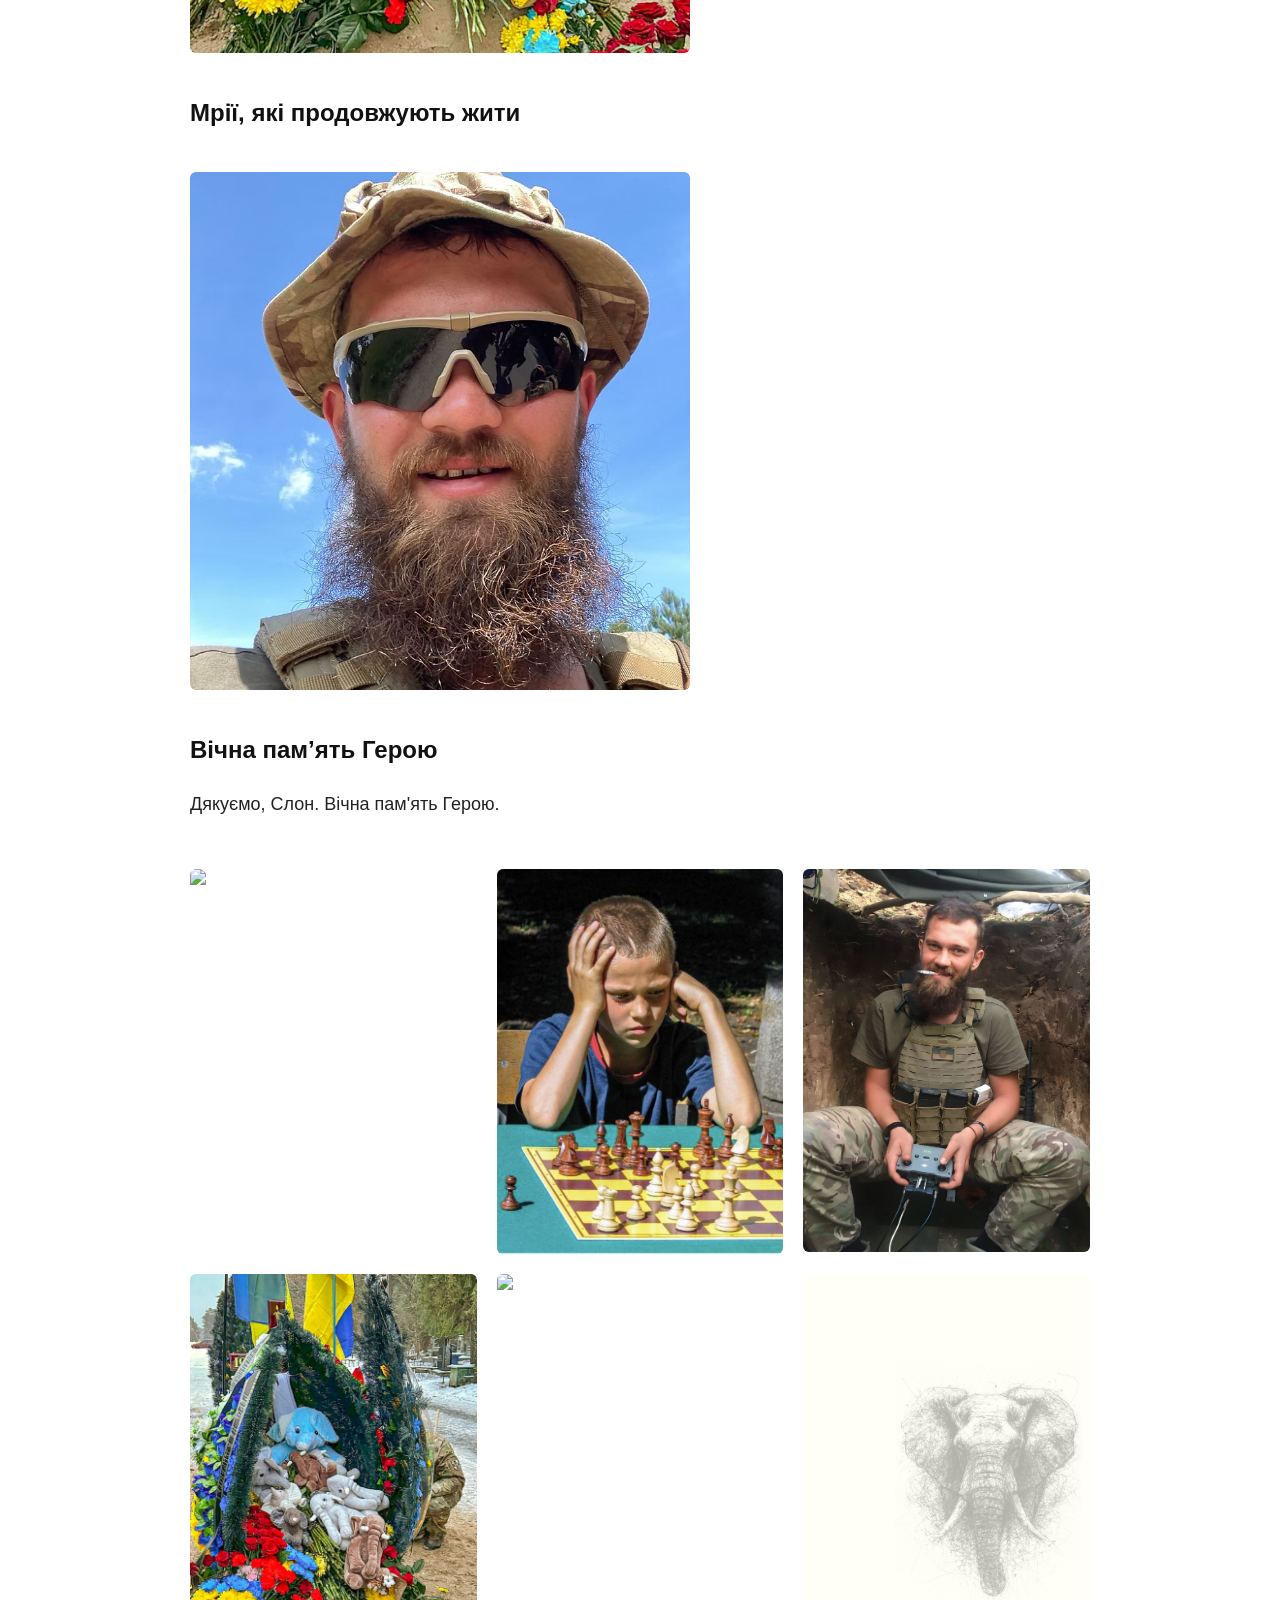
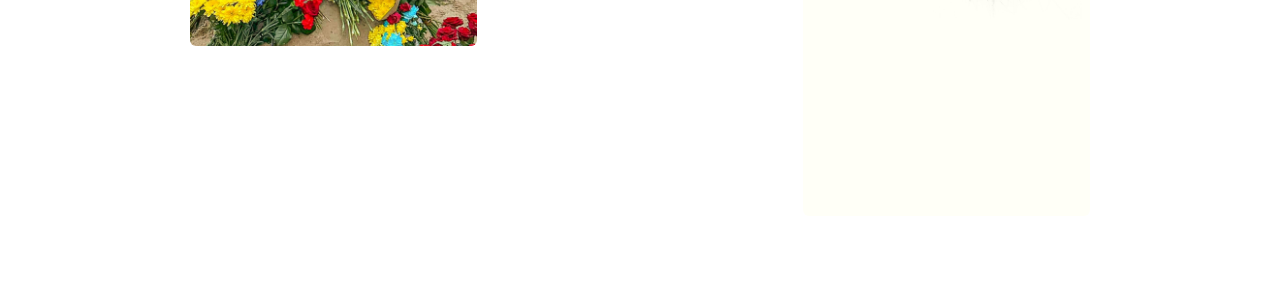
==== commit d42eacc9: "3" ====
--- a/about.html
+++ b/about.html
@@ -240,7 +240,7 @@
     </div>
 
     <!-- Фото з фронту (якщо було на Wix) -->
-    <!-- <div class="photo-centered"><img src="img/Igor_SLON-7-1183x1536.jpg"></div> -->
+    <div class="photo-centered"><img src="img/Igor_SLON-7-1183x1536.jpg"></div>
 
 
     <!-- РОЗДІЛ: Мрії -->
@@ -254,7 +254,7 @@
     </div>
 
     <!-- Фото з подорожей або рафтингу (якщо було на Wix) -->
-    <!-- <div class="photo-centered"><img src="img/20231230_viber_image_2023-12-30_11-29-17-178.jpg"></div> -->
+    <div class="photo-centered"><img src="img/20231230_viber_image_2023-12-30_11-29-17-178.jpg"></div>
 
 
     <!-- Фінальний блок -->
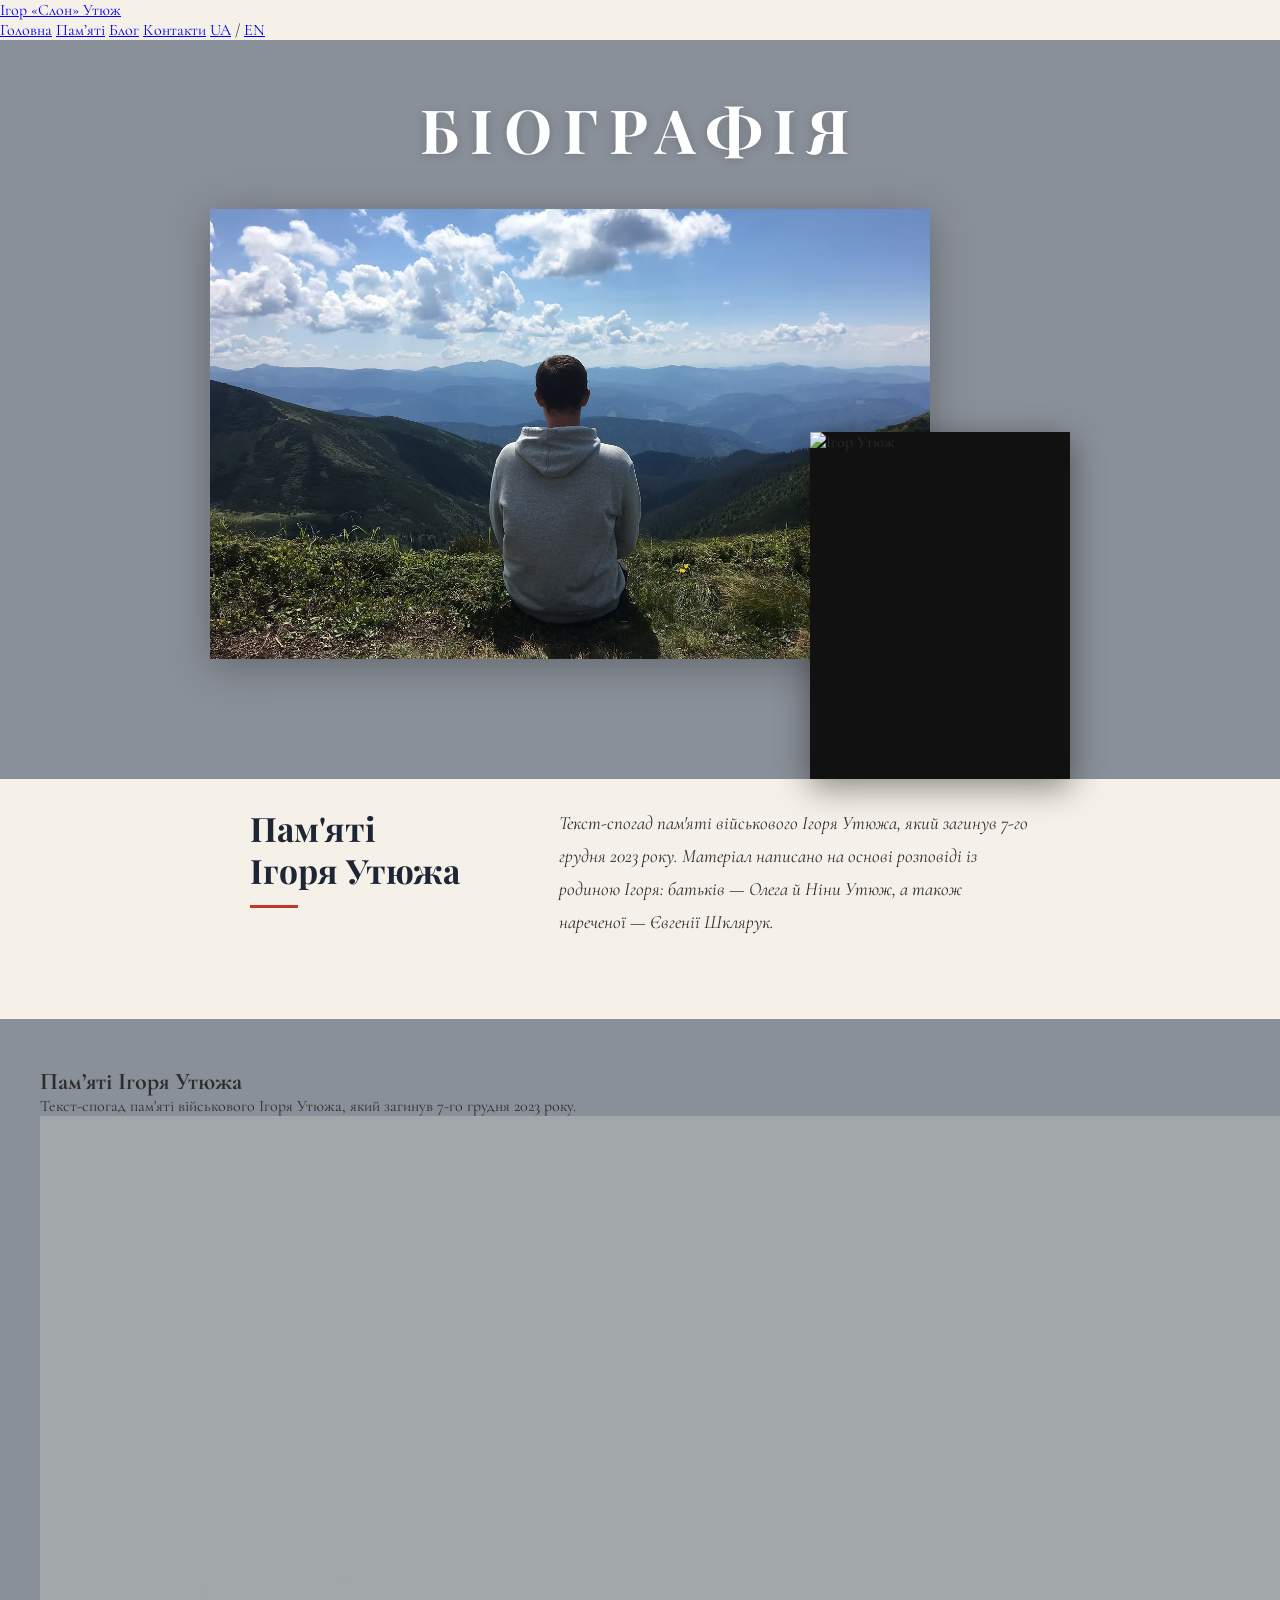
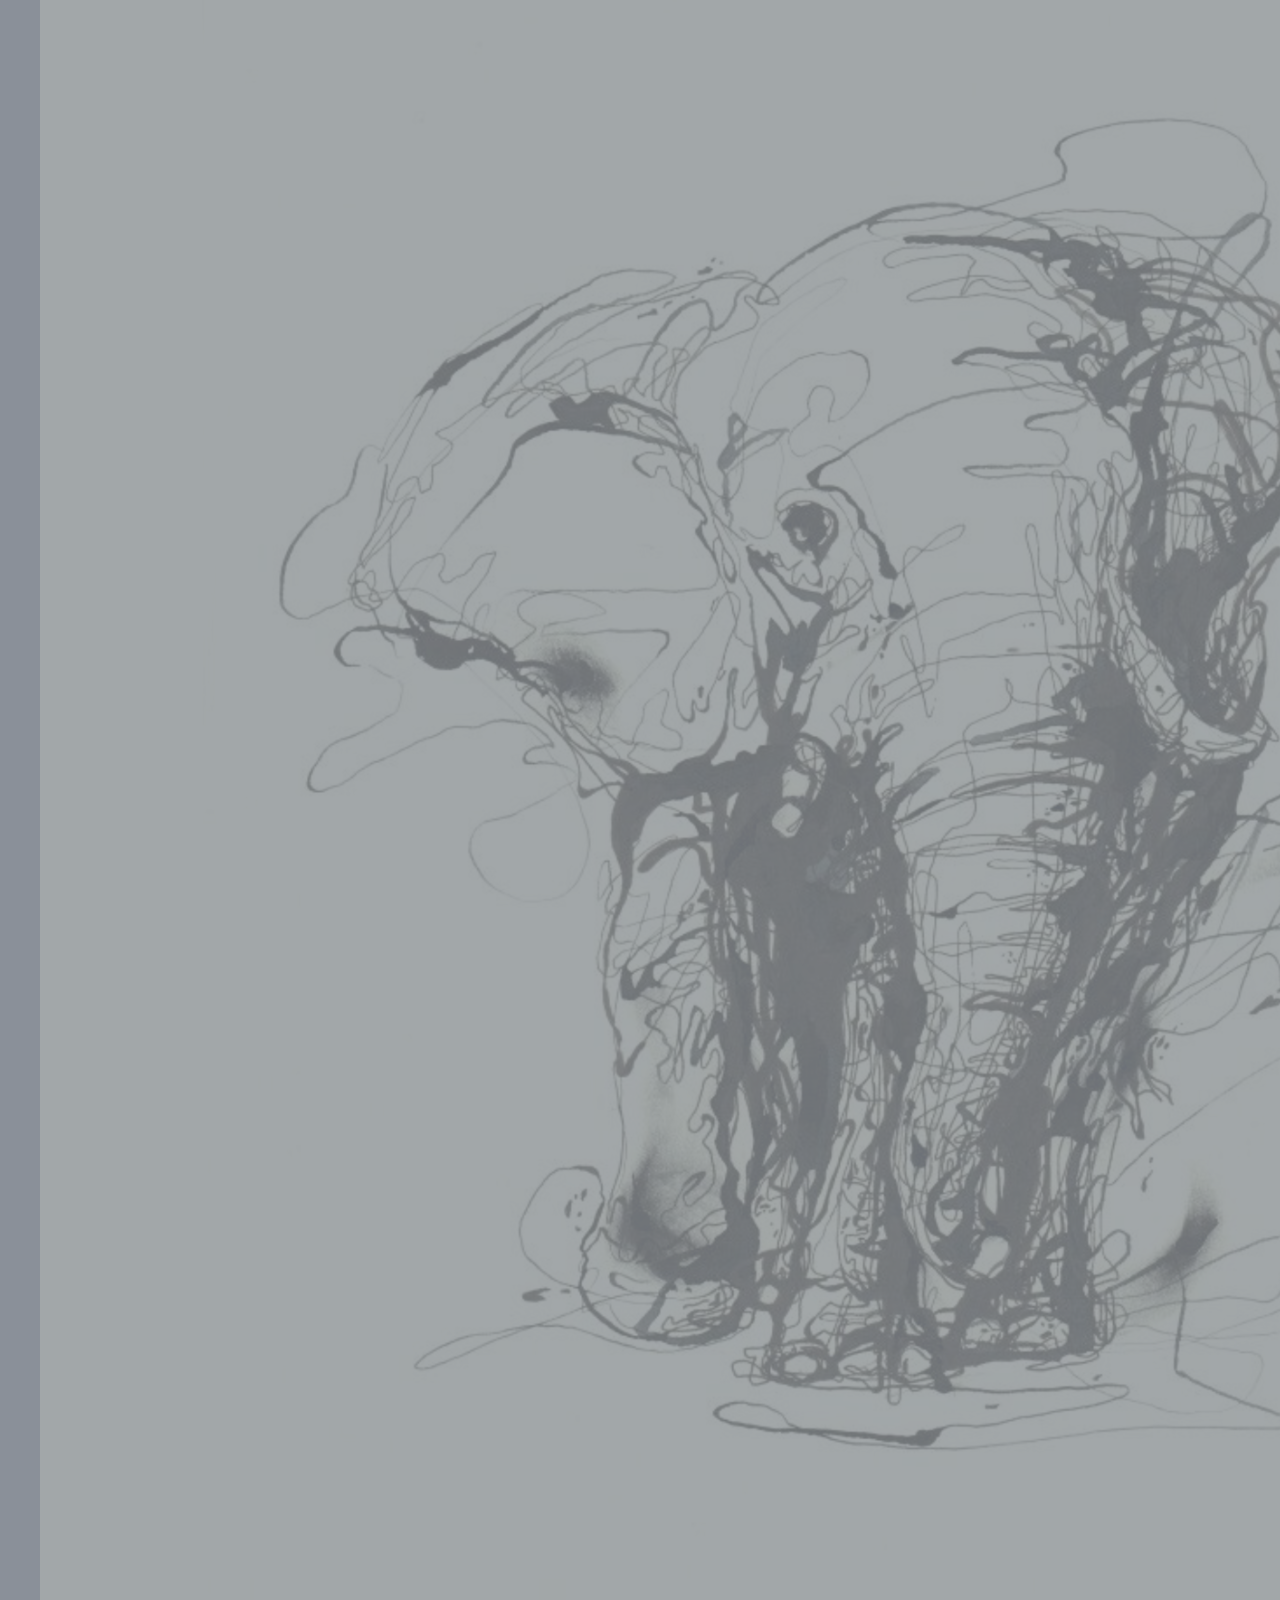
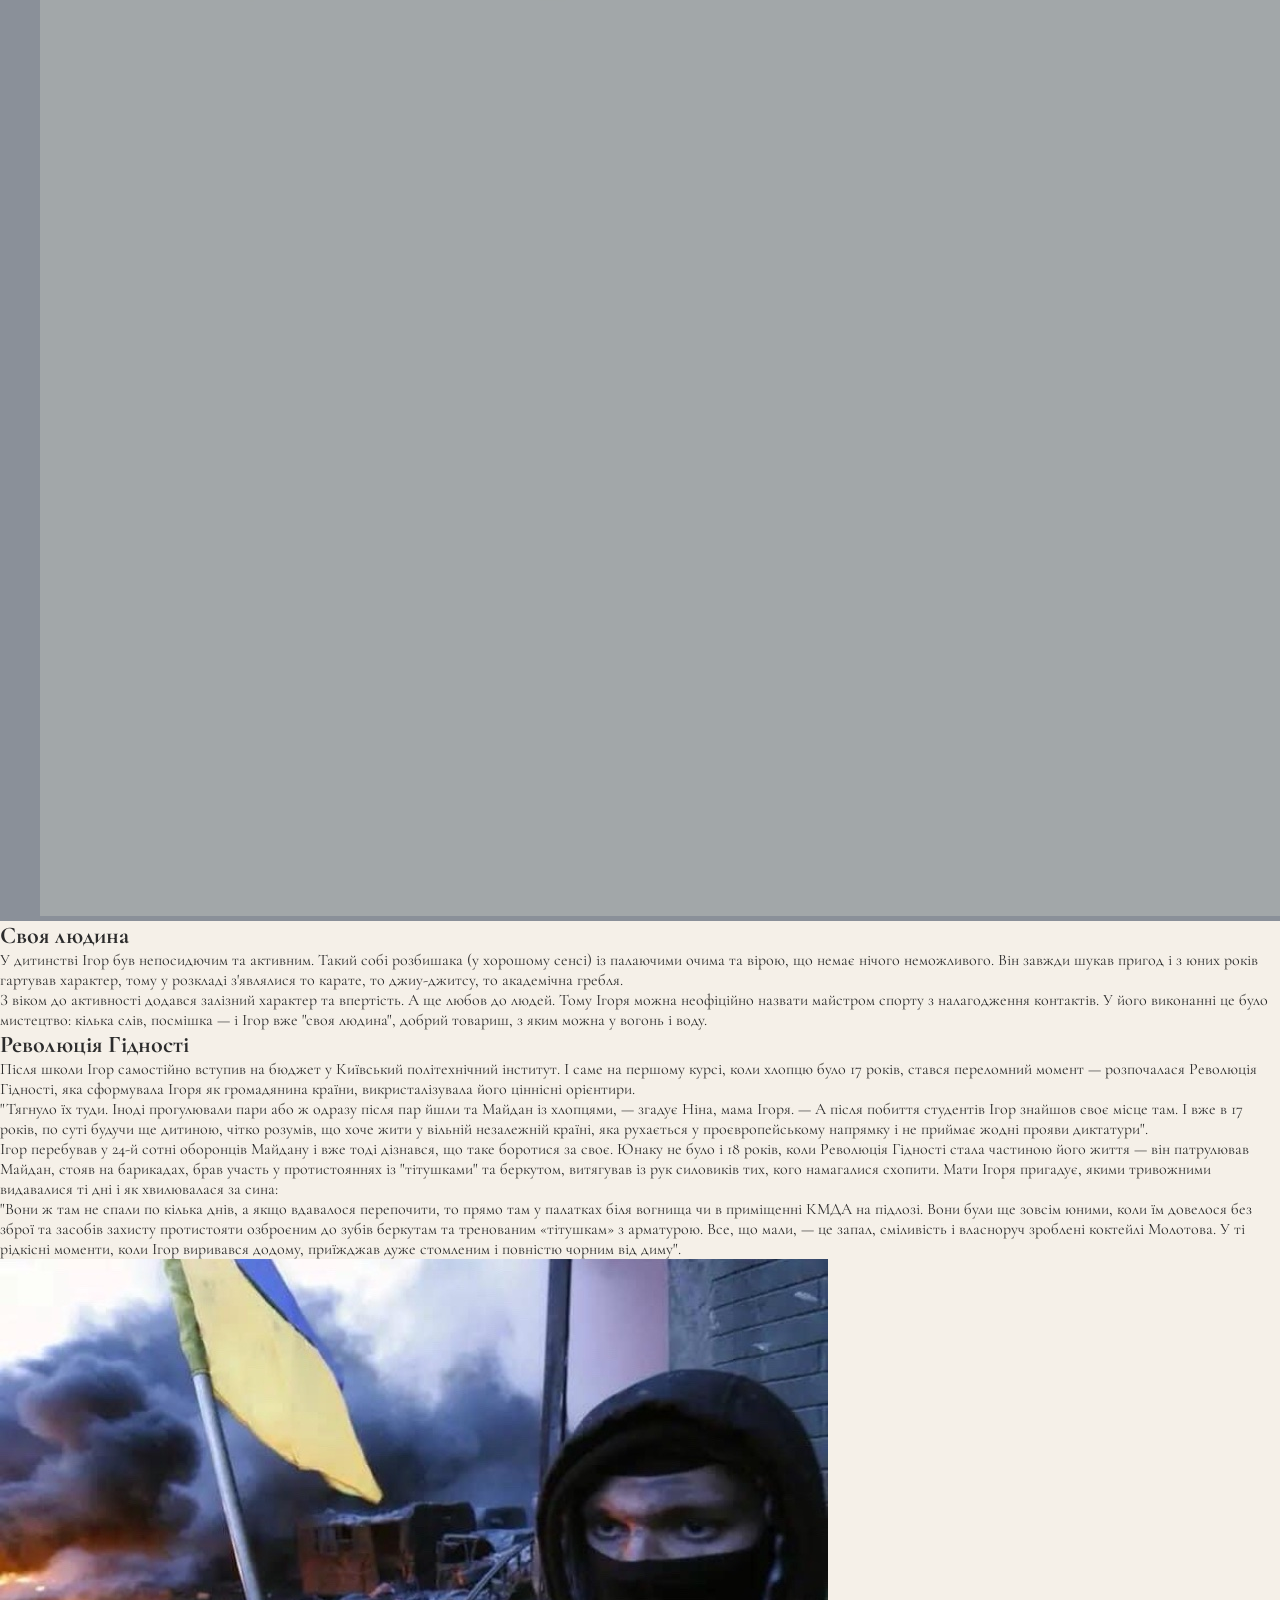
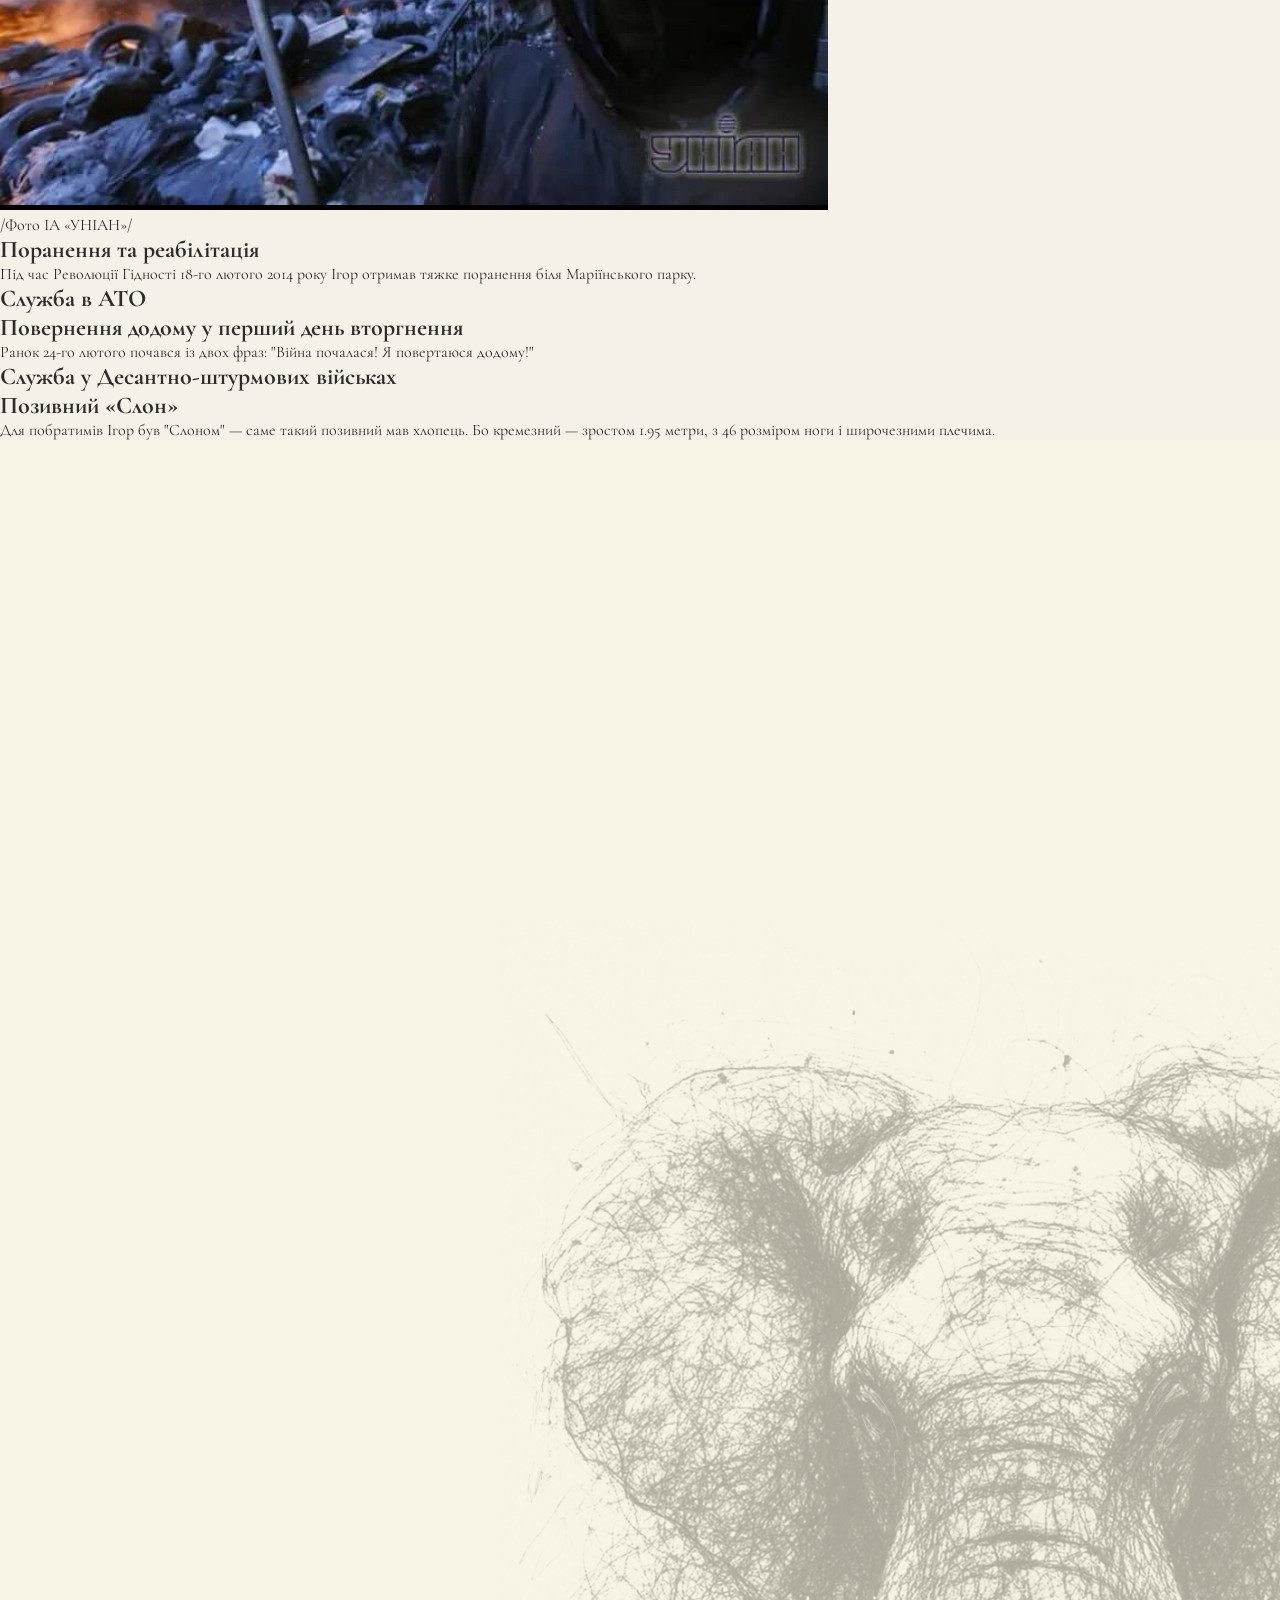
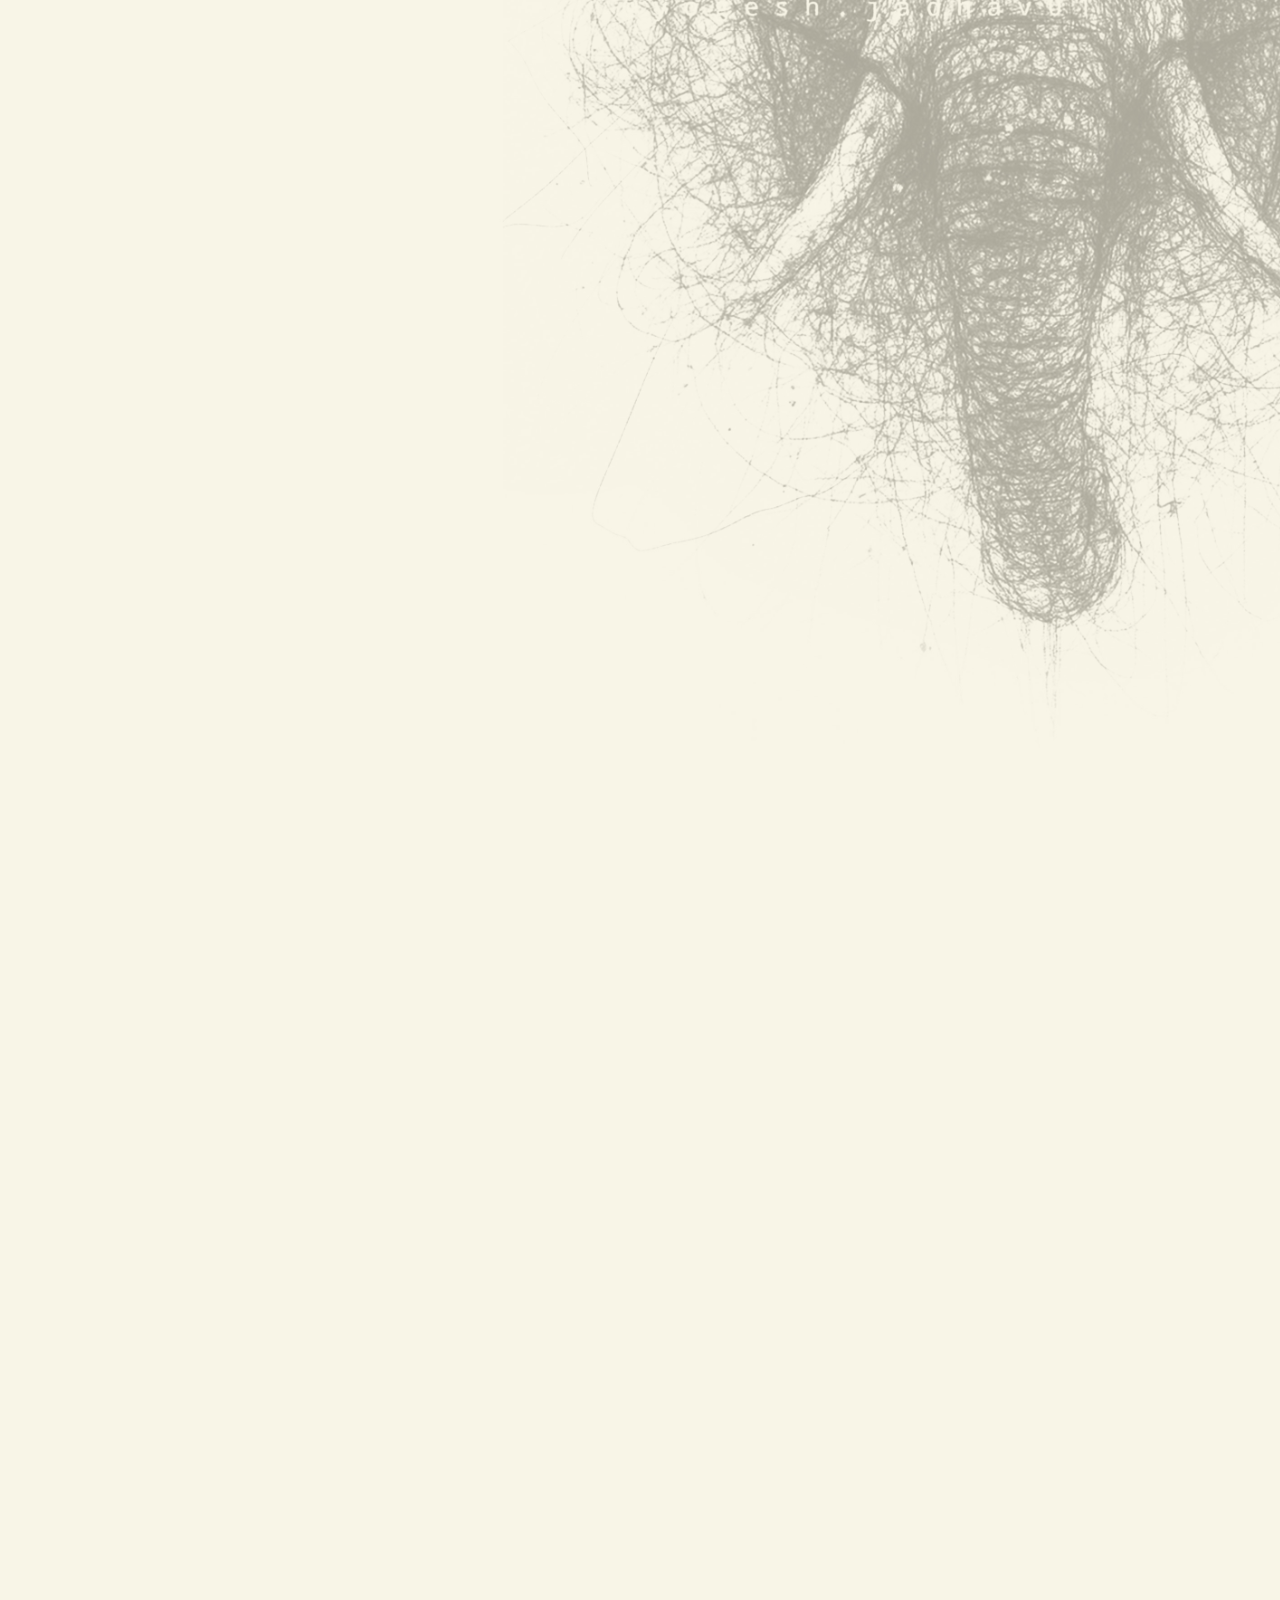
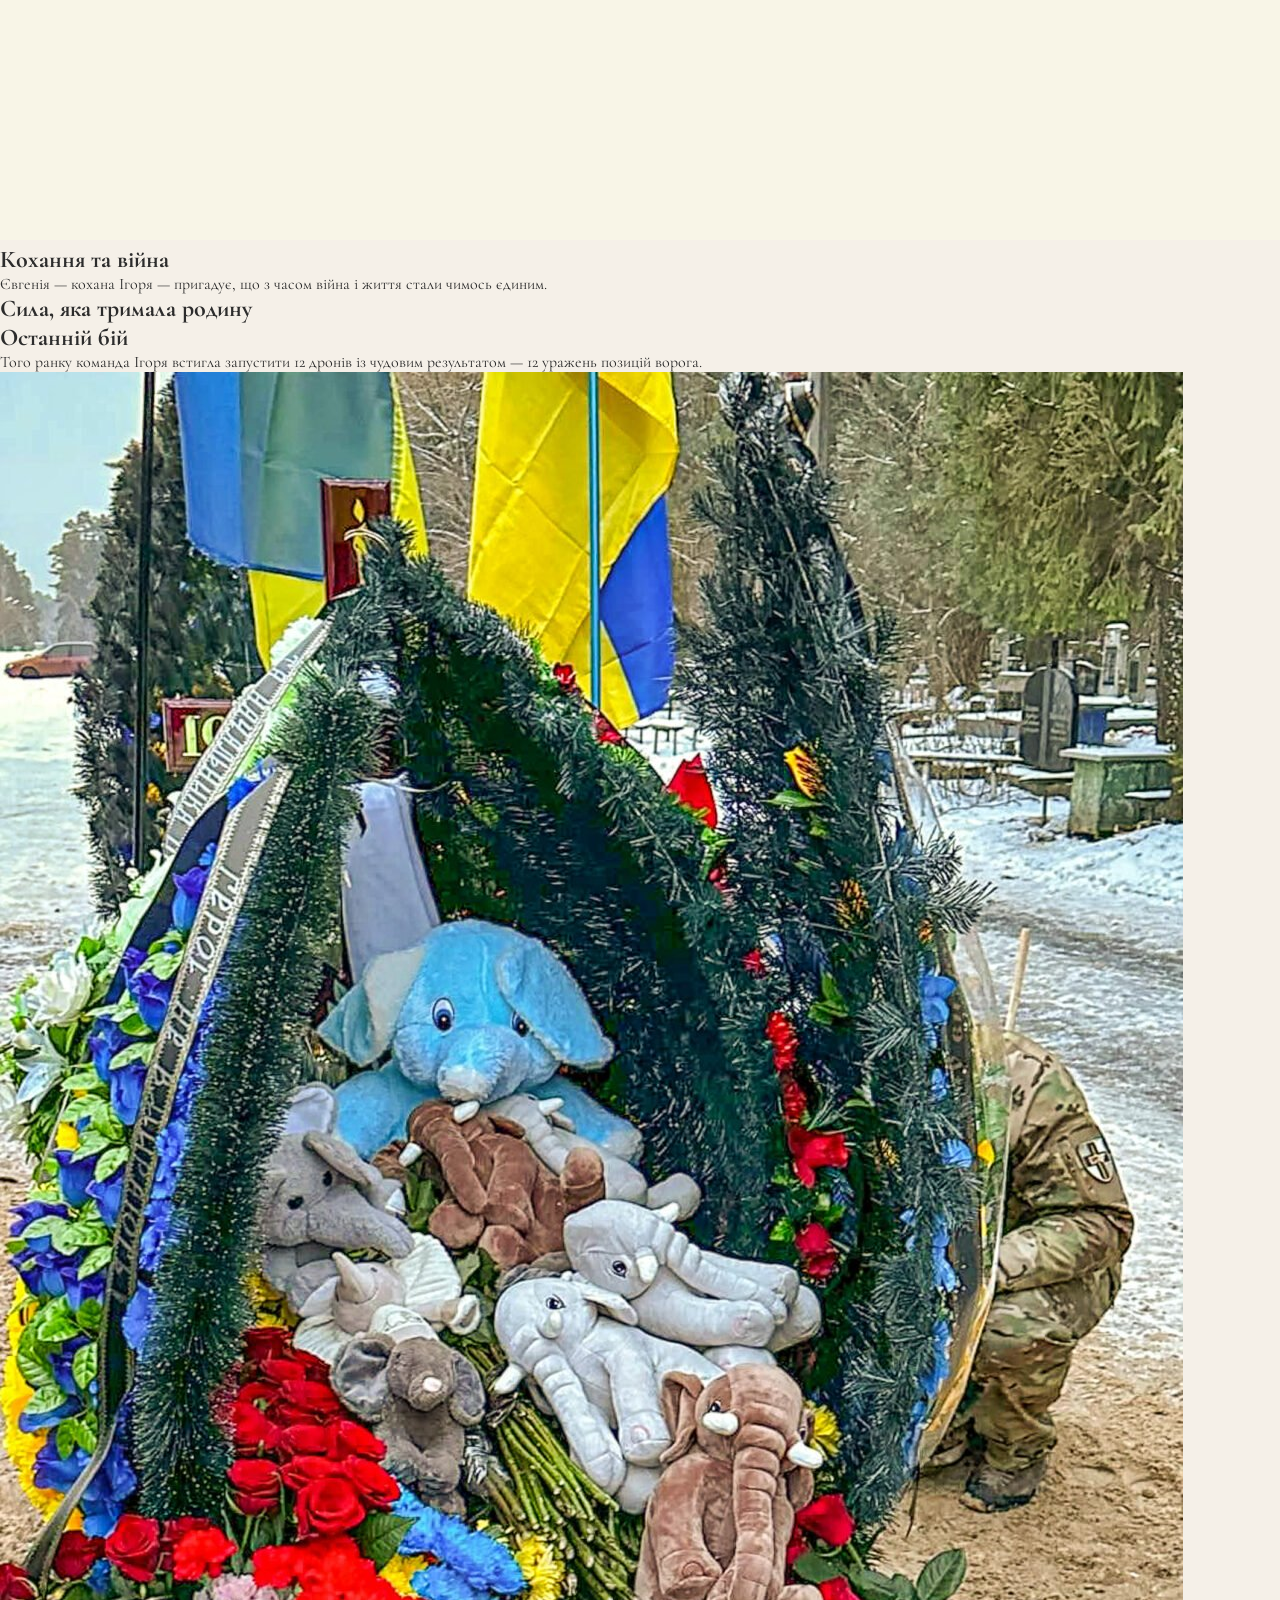
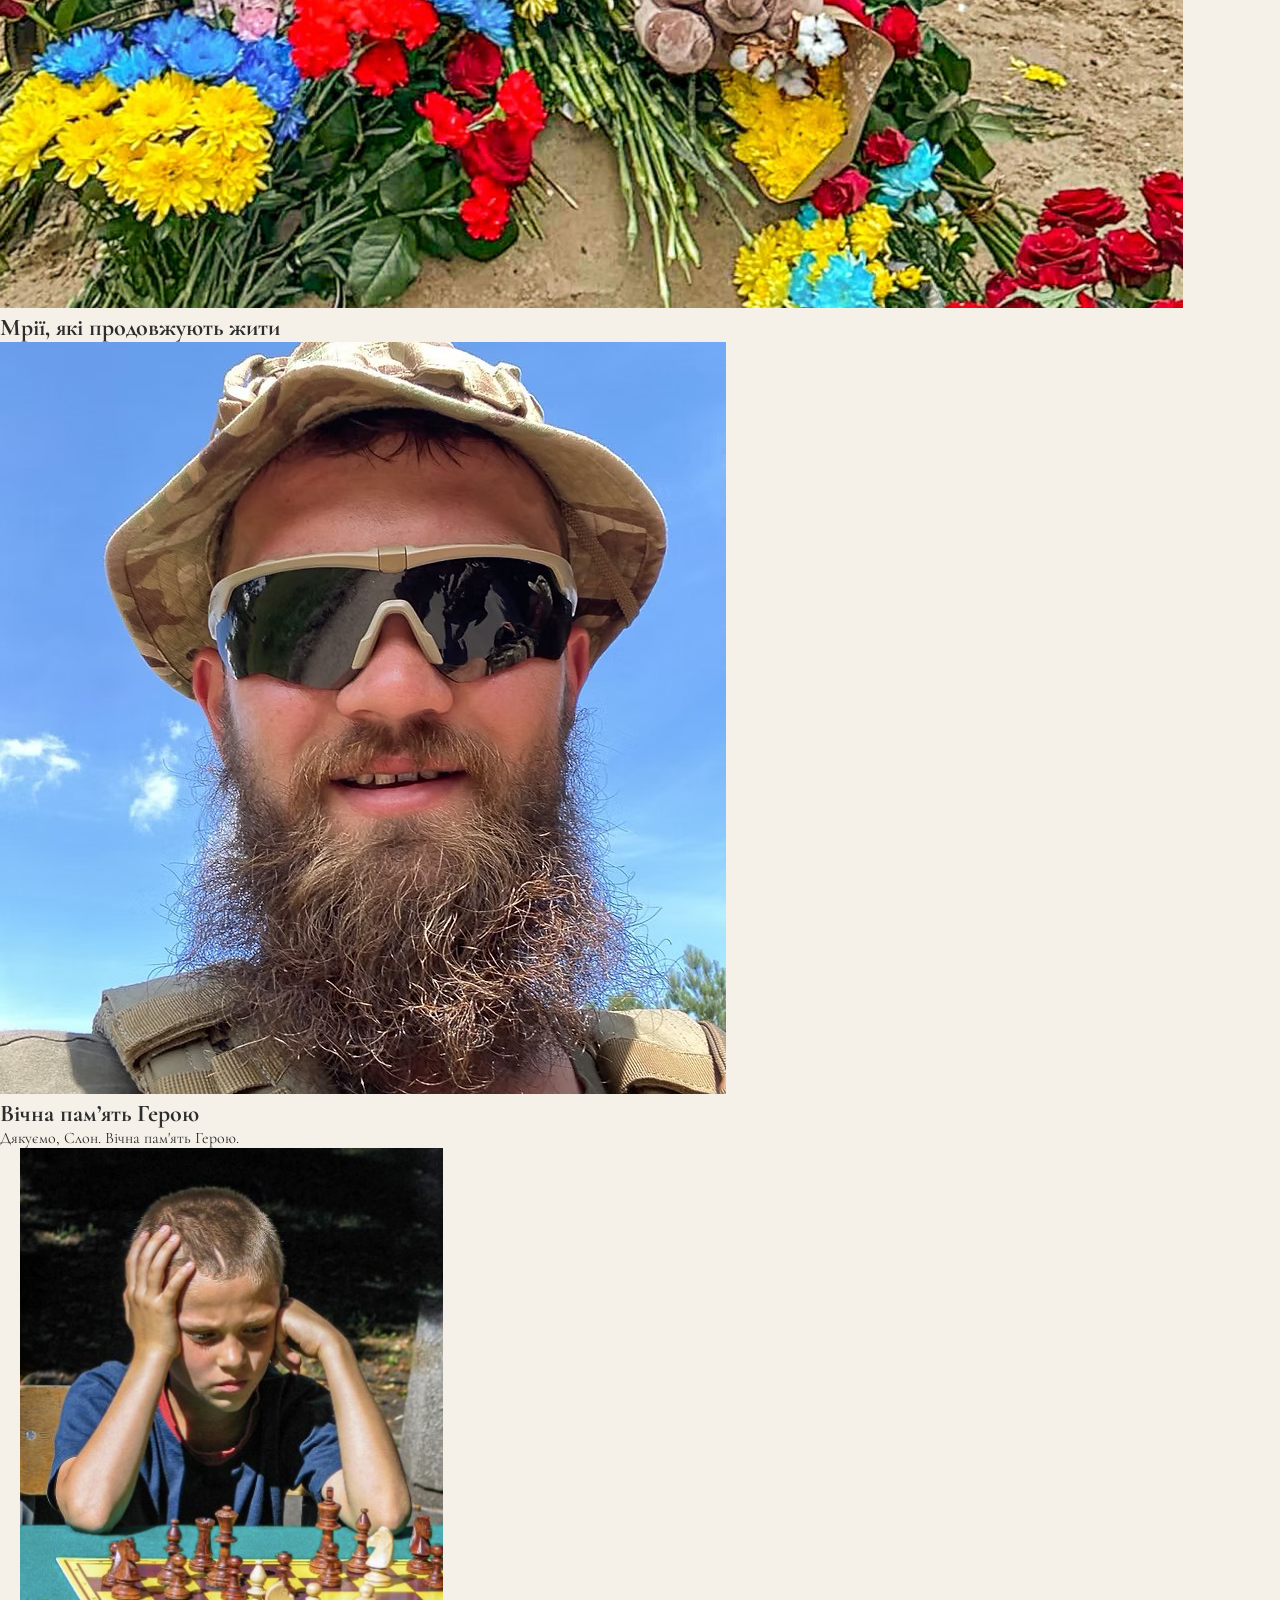
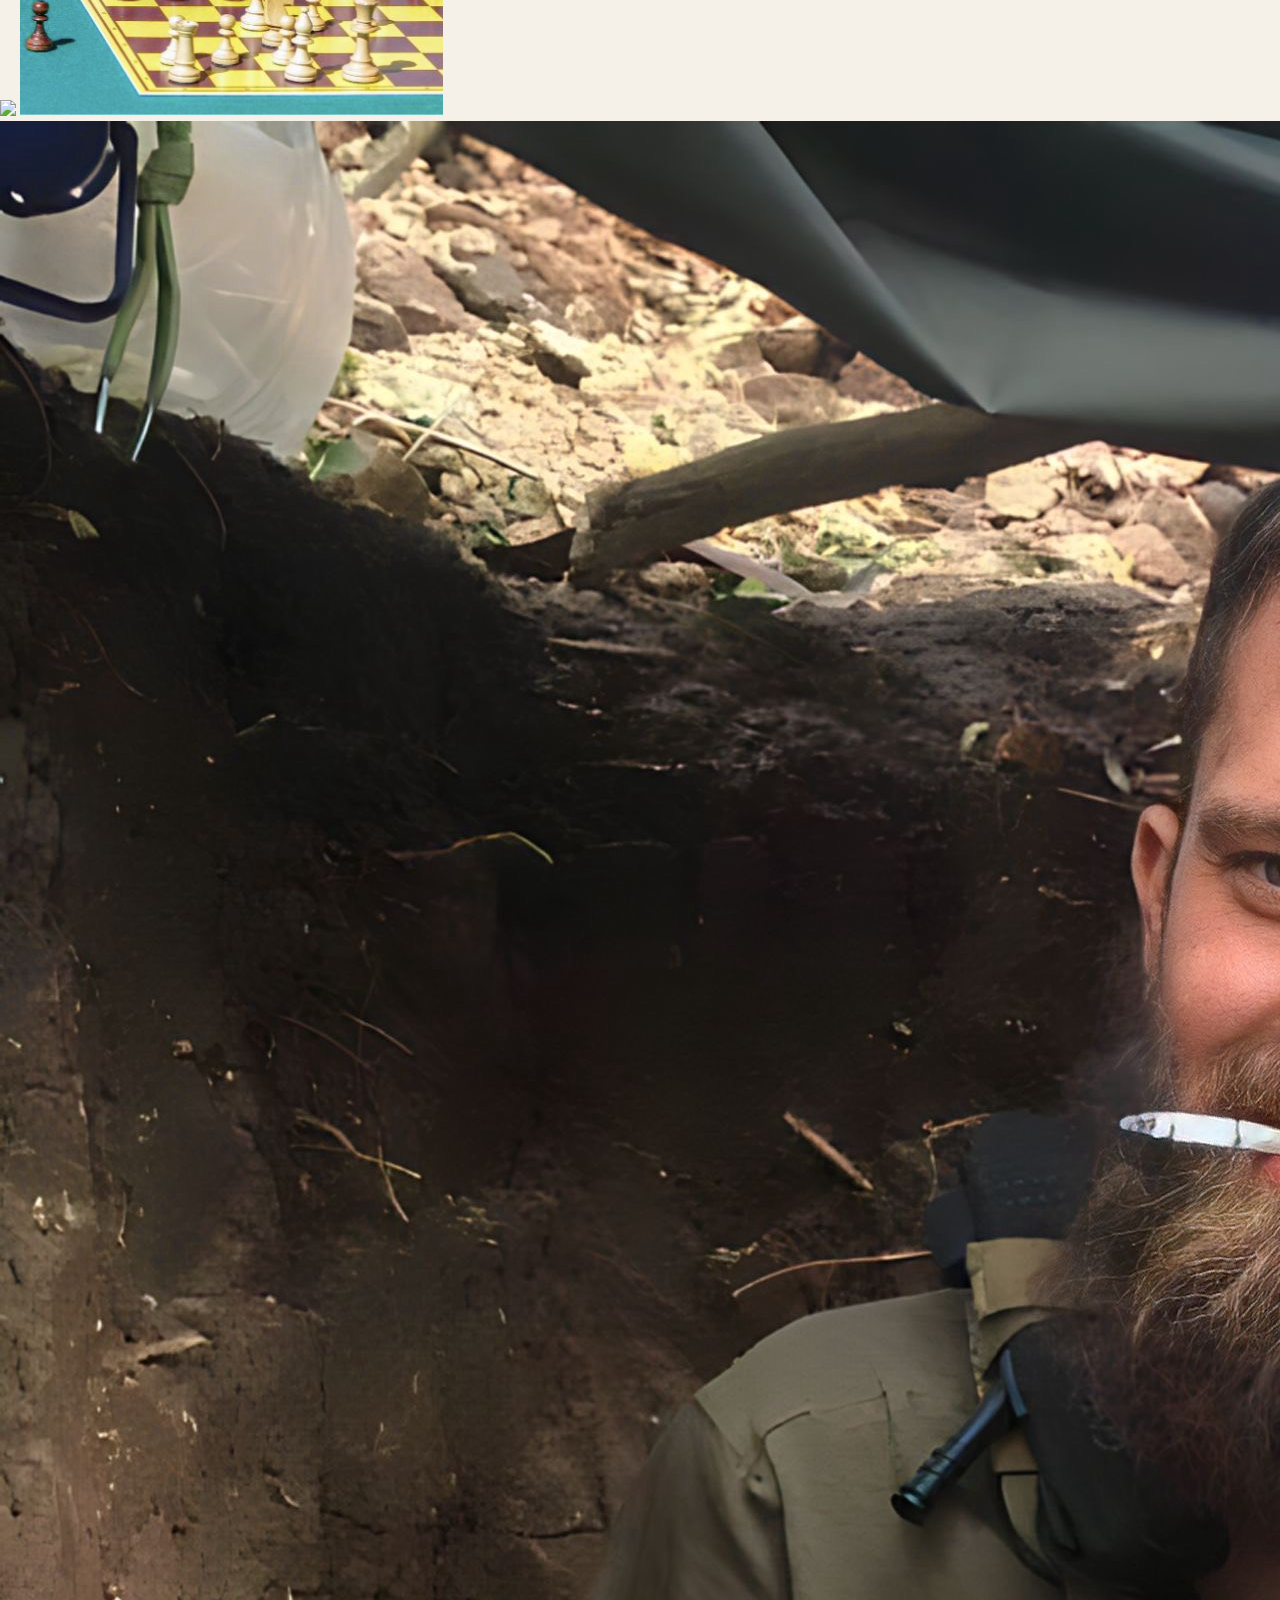
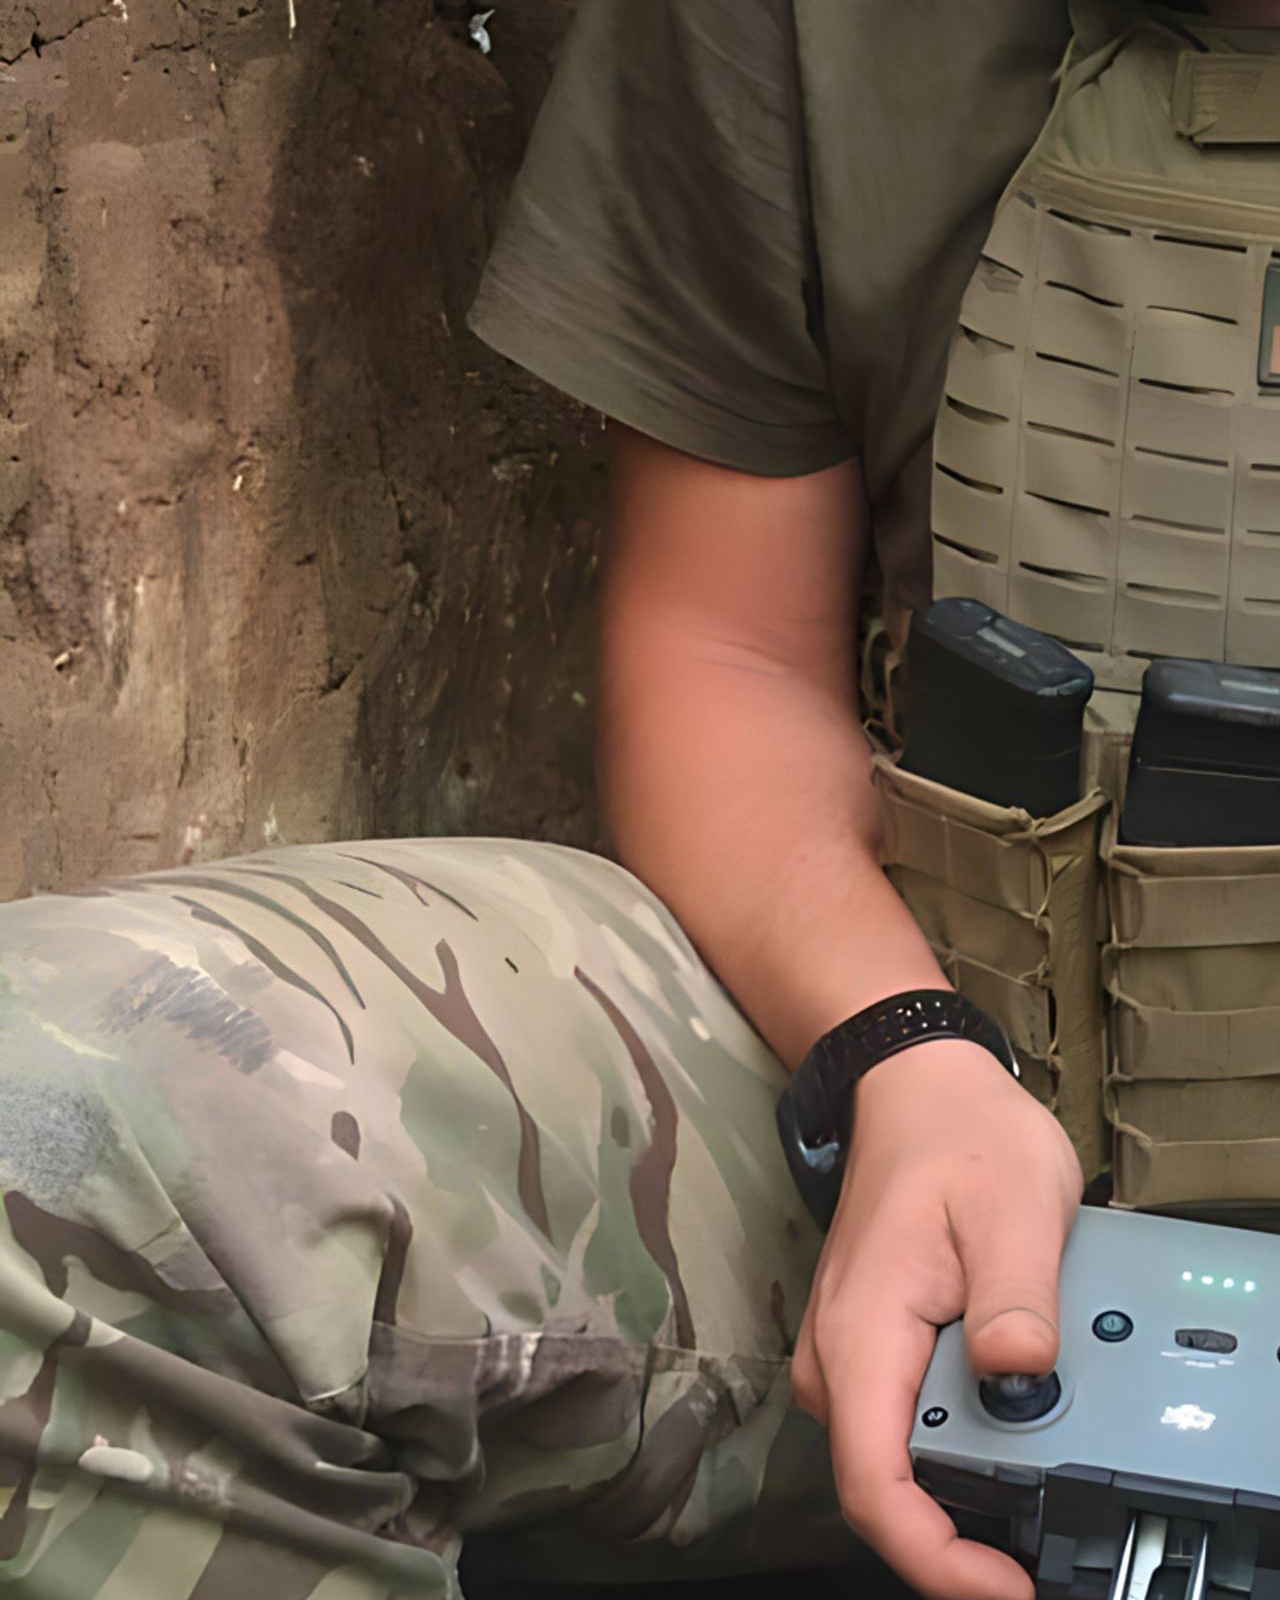
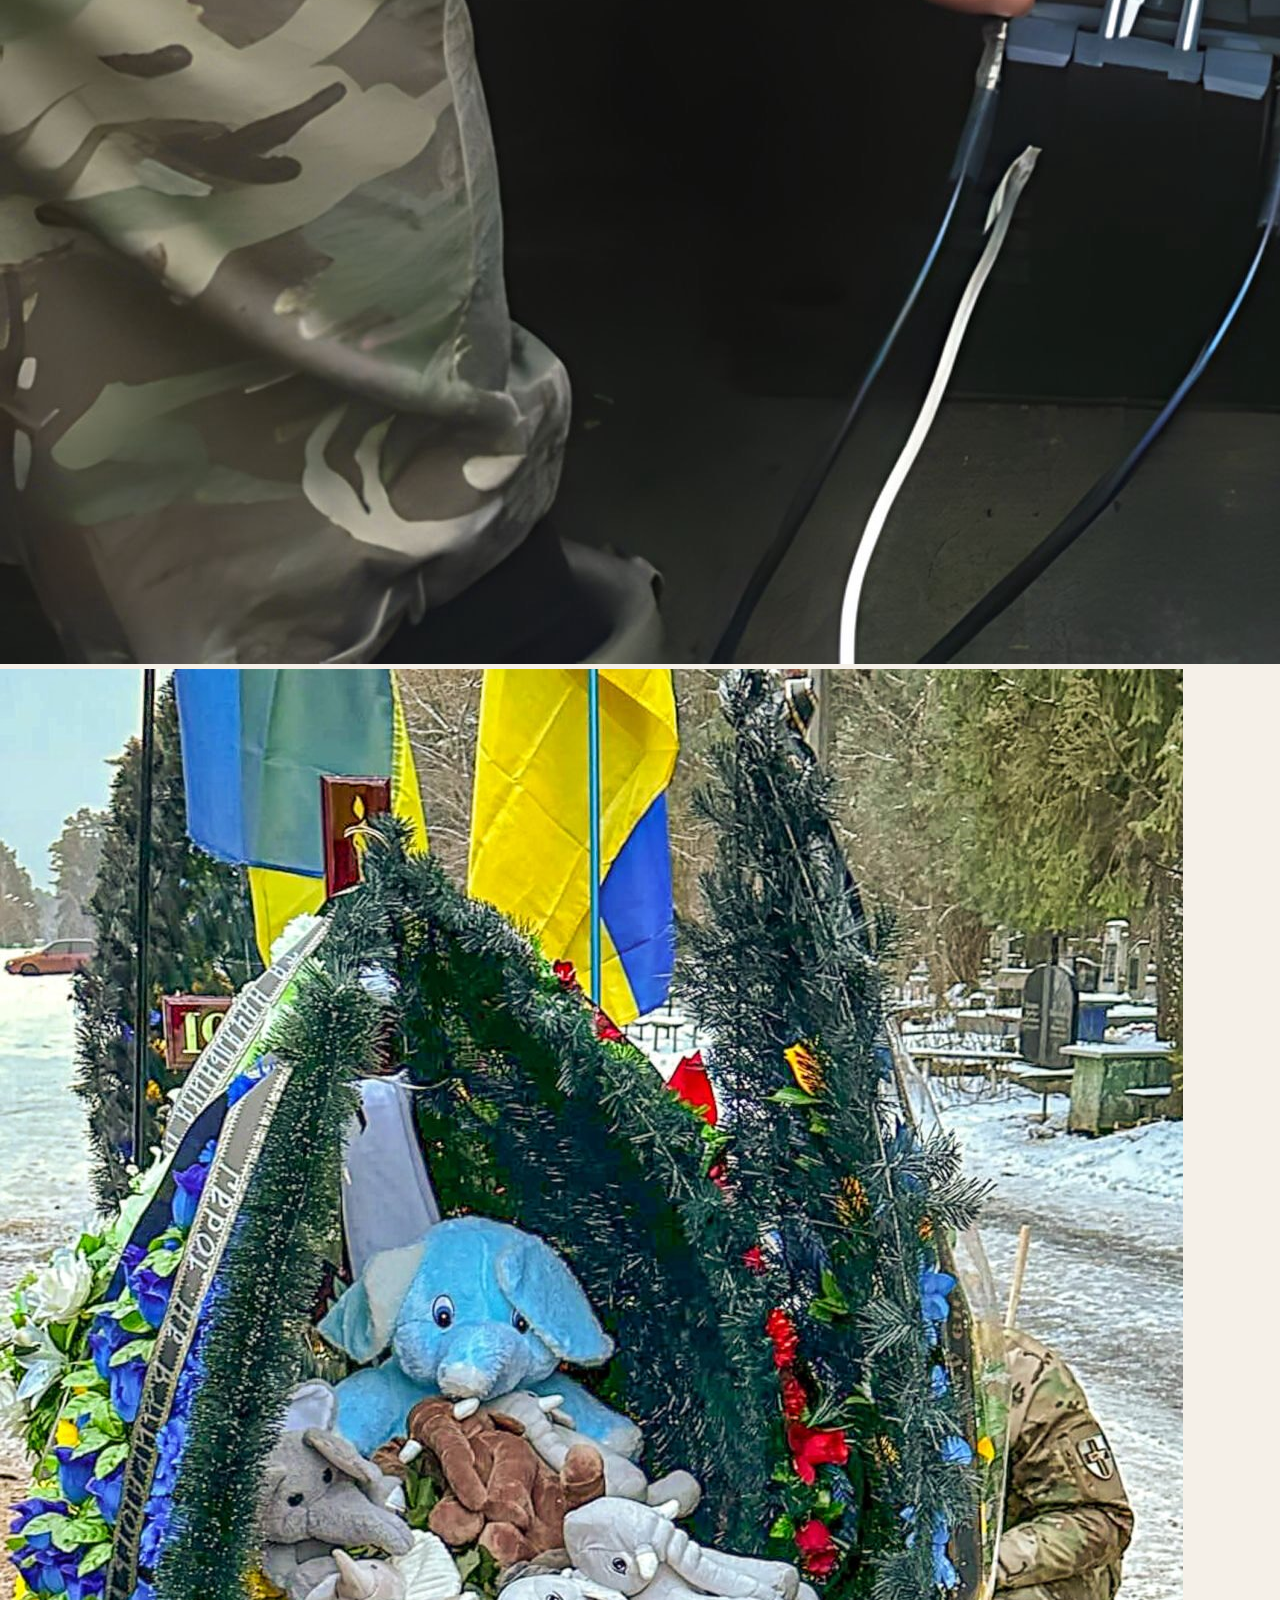
==== commit 45d31ae7: "4 Co-authored-by: Copilot <copilot@github.com>" ====
--- a/about.html
+++ b/about.html
@@ -2,9 +2,10 @@
 <html lang="uk">
 <head>
   <meta charset="UTF-8" />
-  <meta name="viewport" content="width=device-width, initial-scale=1" />
-  <title>Пам’яті Ігоря Утюжа</title>
+  <meta name="viewport" content="width=device-width, initial-scale=1.0" />
+  <title>Біографія — Ігор Утюж</title>
   <link rel="stylesheet" href="style.css" />
+  <link href="https://fonts.googleapis.com/css2?family=Playfair+Display:ital,wght@0,700;1,400&family=Cormorant+Garamond:ital,wght@0,400;0,600;1,400&display=swap" rel="stylesheet" />  
 </head>
 
 <body>
@@ -28,6 +29,60 @@
 </header>
 
 <main>
+
+  <!-- GRAY HERO -->
+  <section class="hero">
+    <h1 class="hero-title">БІОГРАФІЯ</h1>
+
+    <div class="hero-images">
+      <!--
+        Replace src with your actual landscape photo.
+        Example: src="landscape.jpg"
+      -->
+<!--       <img
+        class="photo-landscape"
+        src="https://images.unsplash.com/photo-1506905925346-21bda4d32df4?w=1200&q=80"
+        alt="Гори — Ігор Утюж"
+      /> -->
+      <img
+        class="photo-landscape"
+        src="img/IMG_2664_JPG.jpg"
+        alt="Гори — Ігор Утюж"
+      />      
+
+      <!--
+        Replace src with your actual portrait photo.
+        Example: src="portrait.jpg"
+      -->
+<!--       <img
+        class="photo-portrait"
+        src="https://images.unsplash.com/photo-1500648767791-00dcc994a43e?w=400&q=80&grayscale"
+        alt="Ігор Утюж"
+      /> -->
+      <img
+        class="photo-portrait"
+        src="img/IMG_3137.JPG"
+        alt="Ігор Утюж"
+      />  
+    </div>
+  </section>
+
+  <!-- CREAM CONTENT -->
+  <section class="content">
+
+    <div class="name-block">
+      <p class="name-label">Пам'яті<br>Ігоря Утюжа</p>
+      <span class="accent-bar"></span>
+    </div>
+
+    <p class="bio-text">
+      Текст-спогад пам'яті військового Ігоря Утюжа, який загинув 7-го
+      грудня 2023 року. Матеріал написано на основі розповіді із
+      родиною Ігоря: батьків — Олега й Ніни Утюж, а також нареченої
+      — Євгенії Шклярук.
+    </p>
+
+  </section>    
 
 <section class="hero hero-light">
   <div class="container hero-inner hero-narrow">
@@ -110,13 +165,12 @@
         та тренованим «тітушкам» з арматурою. Все, що мали, — це запал, сміливість і власноруч 
         зроблені коктейлі Молотова. У ті рідкісні моменти, коли Ігор виривався додому, 
         приїжджав дуже стомленим і повністю чорним від диму".
-        /Фото ІА «УНІАН»/
     </p>       
     </div>
 
     <!-- Фото Майдану (широке) -->
     <div class="photo-wide">
-      <img src="img/UNIAN_photo.jpg" alt="Фото Майдану">
+      <img src="img/viber_image_2024-04-16_20-23-18-597.jpg" alt="Фото Майдану">
       <p class="caption">/Фото ІА «УНІАН»/</p>
     </div>
 
--- a/style.css
+++ b/style.css
@@ -1,206 +1,124 @@
-/* ------------------------------
-   БАЗОВІ НАЛАШТУВАННЯ
------------------------------- */
+    *, *::before, *::after { box-sizing: border-box; margin: 0; padding: 0; }
 
-body {
-  margin: 0;
-  padding: 0;
-  font-family: "Helvetica Neue", Arial, sans-serif;
-  background: #ffffff;
-  color: #222;
-  line-height: 1.65;
-}
+    :root {
+      --gray-top: #8a9099;
+      --cream: #f5f0e8;
+      --dark-navy: #1e2535;
+      --accent-line: #c0392b;
+      --text-body: #2c2c2c;
+    }
 
-img {
-  max-width: 100%;
-  height: auto;
-  display: block;
-}
+    body {
+      font-family: 'Cormorant Garamond', Georgia, serif;
+      background: var(--cream);
+      color: var(--text-body);
+      min-height: 100vh;
+    }
 
-h1, h2, h3 {
-  font-weight: 600;
-  margin-top: 40px;
-  margin-bottom: 20px;
-  color: #111;
-}
+    /* ─── TOP SECTION (gray) ─── */
+    .hero {
+      background: var(--gray-top);
+      padding: 48px 40px 0;
+      position: relative;
+    }
 
-p {
-  margin: 0 0 20px 0;
-  font-size: 18px;
-}
+    .hero-title {
+      font-family: 'Playfair Display', serif;
+      font-weight: 700;
+      font-size: clamp(2.2rem, 5vw, 3.8rem);
+      letter-spacing: 0.18em;
+      text-align: center;
+      color: #fff;
+      margin-bottom: 40px;
+      text-shadow: 0 2px 12px rgba(0,0,0,0.18);
+    }
 
+    .hero-images {
+      position: relative;
+      max-width: 860px;
+      margin: 0 auto;
+      /* Extra bottom padding so the portrait overlaps into cream */
+      padding-bottom: 120px;
+    }
 
-/* ------------------------------
-   КОНТЕЙНЕРИ
------------------------------- */
+    /* Landscape photo */
+    .photo-landscape {
+      display: block;
+      width: 100%;
+      max-width: 720px;
+      aspect-ratio: 16/10;
+      object-fit: cover;
+      box-shadow: 0 8px 40px rgba(0,0,0,0.28);
+    }
 
-.container {
-  width: 100%;
-  max-width: 900px; /* Вузька колонка */
-  margin: 0 auto;
-  padding: 0 20px;
-}
+    /* Portrait photo — overlaps bottom-right */
+    .photo-portrait {
+      position: absolute;
+      right: 0;
+      bottom: 0;
+      width: clamp(160px, 22vw, 260px);
+      aspect-ratio: 3/4;
+      object-fit: cover;
+      box-shadow: 0 8px 32px rgba(0,0,0,0.45);
+      background: #111; /* fallback bg for placeholder */
+    }
 
-.section-narrow {
-  padding: 40px 0 80px 0;
-}
+    /* ─── BOTTOM SECTION (cream) ─── */
+    .content {
+      background: var(--cream);
+      max-width: 860px;
+      margin: 0 auto;
+      padding: 20px 40px 80px;
+      display: grid;
+      grid-template-columns: 1fr 1.8fr;
+      gap: 32px 48px;
+      align-items: start;
+    }
 
+    .name-block {
+      padding-top: 8px;
+    }
 
-/* ------------------------------
-   ХЕДЕР
------------------------------- */
+    .name-label {
+      font-family: 'Playfair Display', serif;
+      font-weight: 700;
+      font-size: clamp(1.5rem, 3vw, 2.1rem);
+      color: var(--dark-navy);
+      line-height: 1.25;
+    }
 
-.site-header {
-  background: #fff;
-  border-bottom: 1px solid #eee;
-  padding: 15px 0;
-  position: sticky;
-  top: 0;
-  z-index: 100;
-}
+    .accent-bar {
+      display: block;
+      width: 48px;
+      height: 3px;
+      background: var(--accent-line);
+      margin-top: 14px;
+    }
 
-.header-inner {
-  display: flex;
-  justify-content: space-between;
-  align-items: center;
-}
+    .bio-text {
+      font-family: 'Cormorant Garamond', serif;
+      font-style: italic;
+      font-size: clamp(1rem, 1.6vw, 1.18rem);
+      line-height: 1.75;
+      color: var(--text-body);
+      padding-top: 8px;
+    }
 
-.logo-title {
-  font-size: 22px;
-  font-weight: 700;
-  text-decoration: none;
-  color: #111;
-}
+    /* ─── Responsive ─── */
+    @media (max-width: 640px) {
+      .hero { padding: 32px 20px 0; }
 
-.main-nav a {
-  margin-left: 20px;
-  text-decoration: none;
-  color: #444;
-  font-size: 16px;
-}
+      .hero-images { padding-bottom: 100px; }
 
-.main-nav a.active {
-  font-weight: 600;
-  color: #000;
-}
+      .photo-portrait {
+        width: 38vw;
+        bottom: 0;
+        right: 0;
+      }
 
-.lang-switch {
-  margin-left: 20px;
-  font-size: 15px;
-}
-
-.active-lang {
-  font-weight: 700;
-}
-
-
-/* ------------------------------
-   HERO
------------------------------- */
-
-.hero {
-  padding: 60px 0;
-}
-
-.hero-inner {
-  display: flex;
-  flex-direction: column;
-  align-items: center;
-  text-align: center;
-}
-
-.hero-photo img {
-  margin-top: 30px;
-  border-radius: 8px;
-  width: 100%;
-  max-width: 420px;
-}
-
-.hero-subtitle {
-  font-size: 20px;
-  color: #666;
-}
-
-
-/* ------------------------------
-   ТЕКСТОВІ БЛОКИ
------------------------------- */
-
-.text-block {
-  margin-bottom: 40px;
-}
-
-.photo-wide {
-  margin: 40px 0;
-}
-
-.photo-wide img {
-  width: 100%;
-  border-radius: 6px;
-}
-
-.caption {
-  text-align: center;
-  font-size: 14px;
-  color: #777;
-  margin-top: 8px;
-}
-
-.photo-centered {
-  margin: 40px auto;
-  text-align: center;
-}
-
-.photo-centered img {
-  max-width: 500px;
-  border-radius: 6px;
-}
-
-
-/* ------------------------------
-   ГАЛЕРЕЯ
------------------------------- */
-
-.gallery {
-  margin-top: 50px;
-  display: grid;
-  grid-template-columns: repeat(auto-fit, minmax(220px, 1fr));
-  gap: 20px;
-}
-
-.gallery img {
-  border-radius: 6px;
-}
-
-
-/* ------------------------------
-   ФУТЕР
------------------------------- */
-
-.site-footer {
-  background: #fafafa;
-  border-top: 1px solid #eee;
-  padding: 30px 0;
-  text-align: center;
-  color: #666;
-  font-size: 15px;
-}
-
-
-/* ------------------------------
-   АДАПТИВНІСТЬ
------------------------------- */
-
-@media (max-width: 768px) {
-  .container {
-    padding: 0 16px;
-  }
-
-  .hero-inner {
-    text-align: center;
-  }
-
-  .main-nav a {
-    margin-left: 12px;
-  }
-}
+      .content {
+        grid-template-columns: 1fr;
+        padding: 16px 20px 60px;
+        gap: 20px;
+      }
+    }
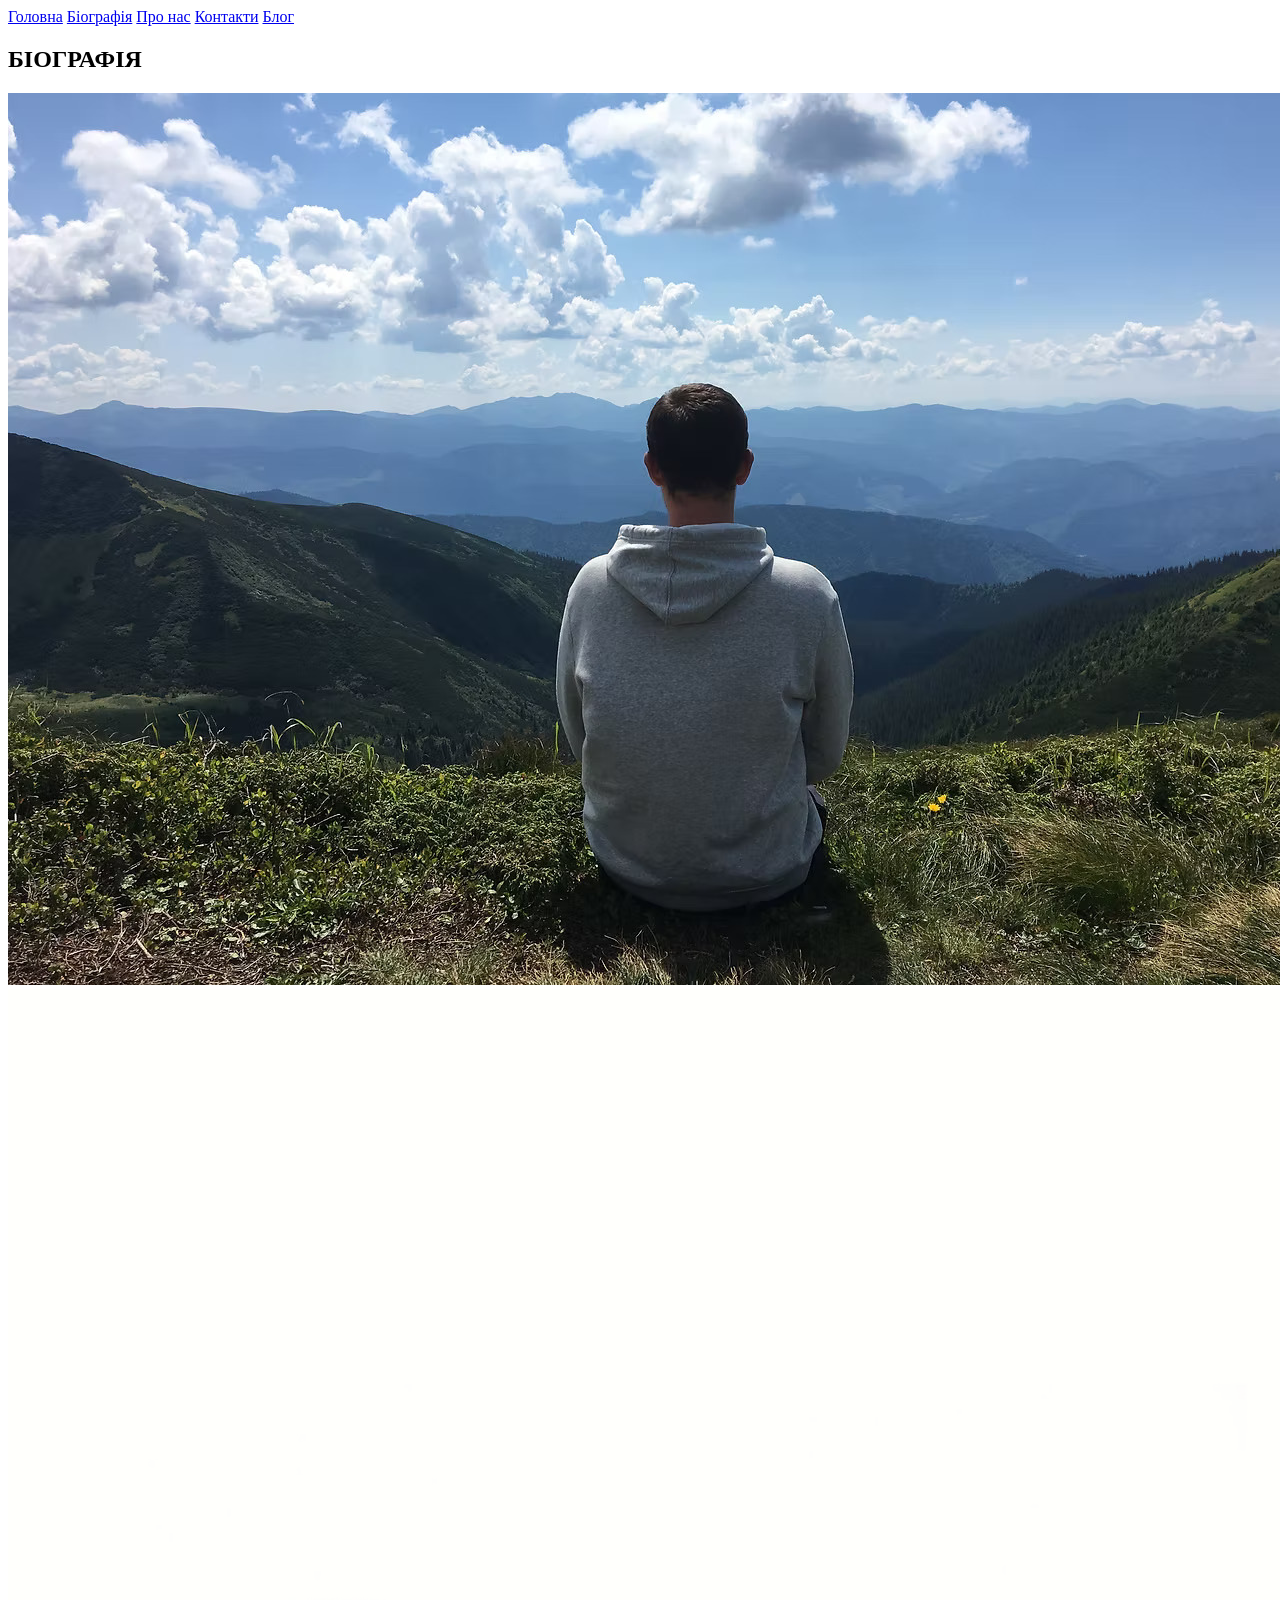
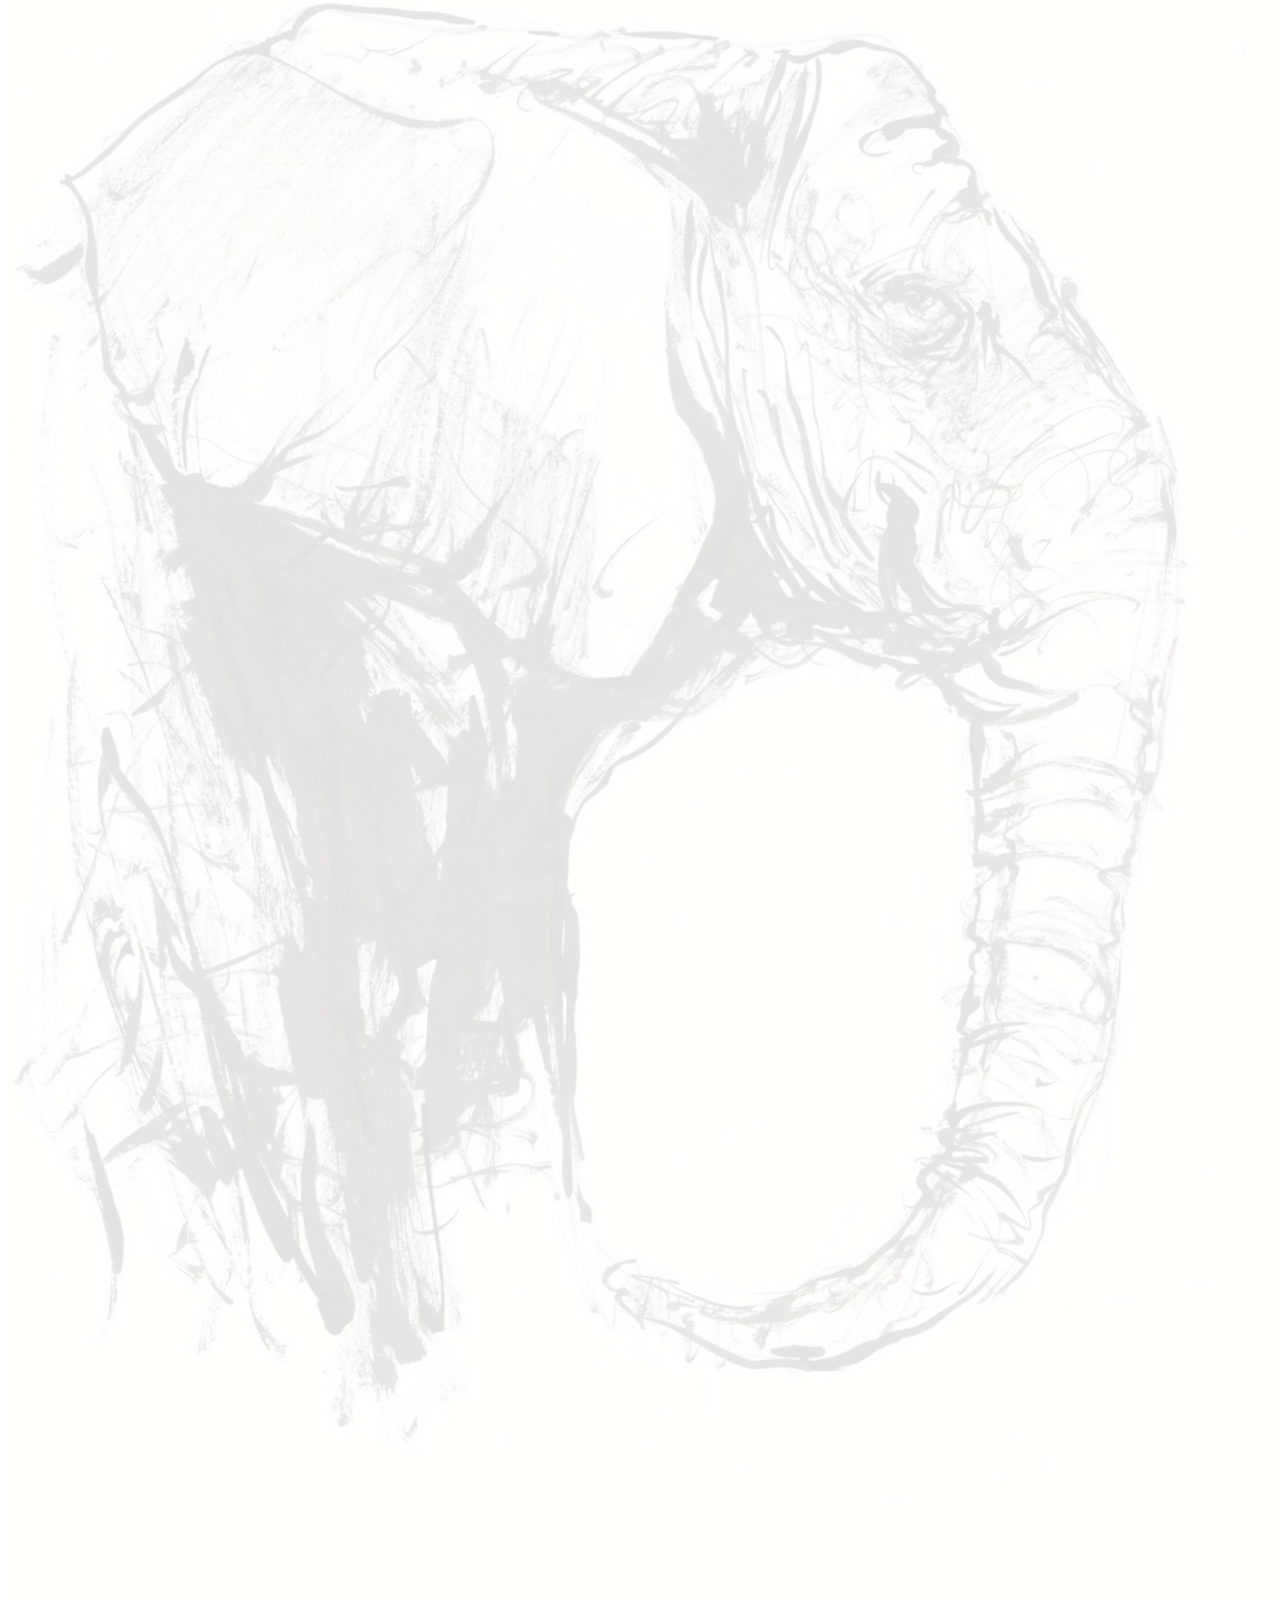
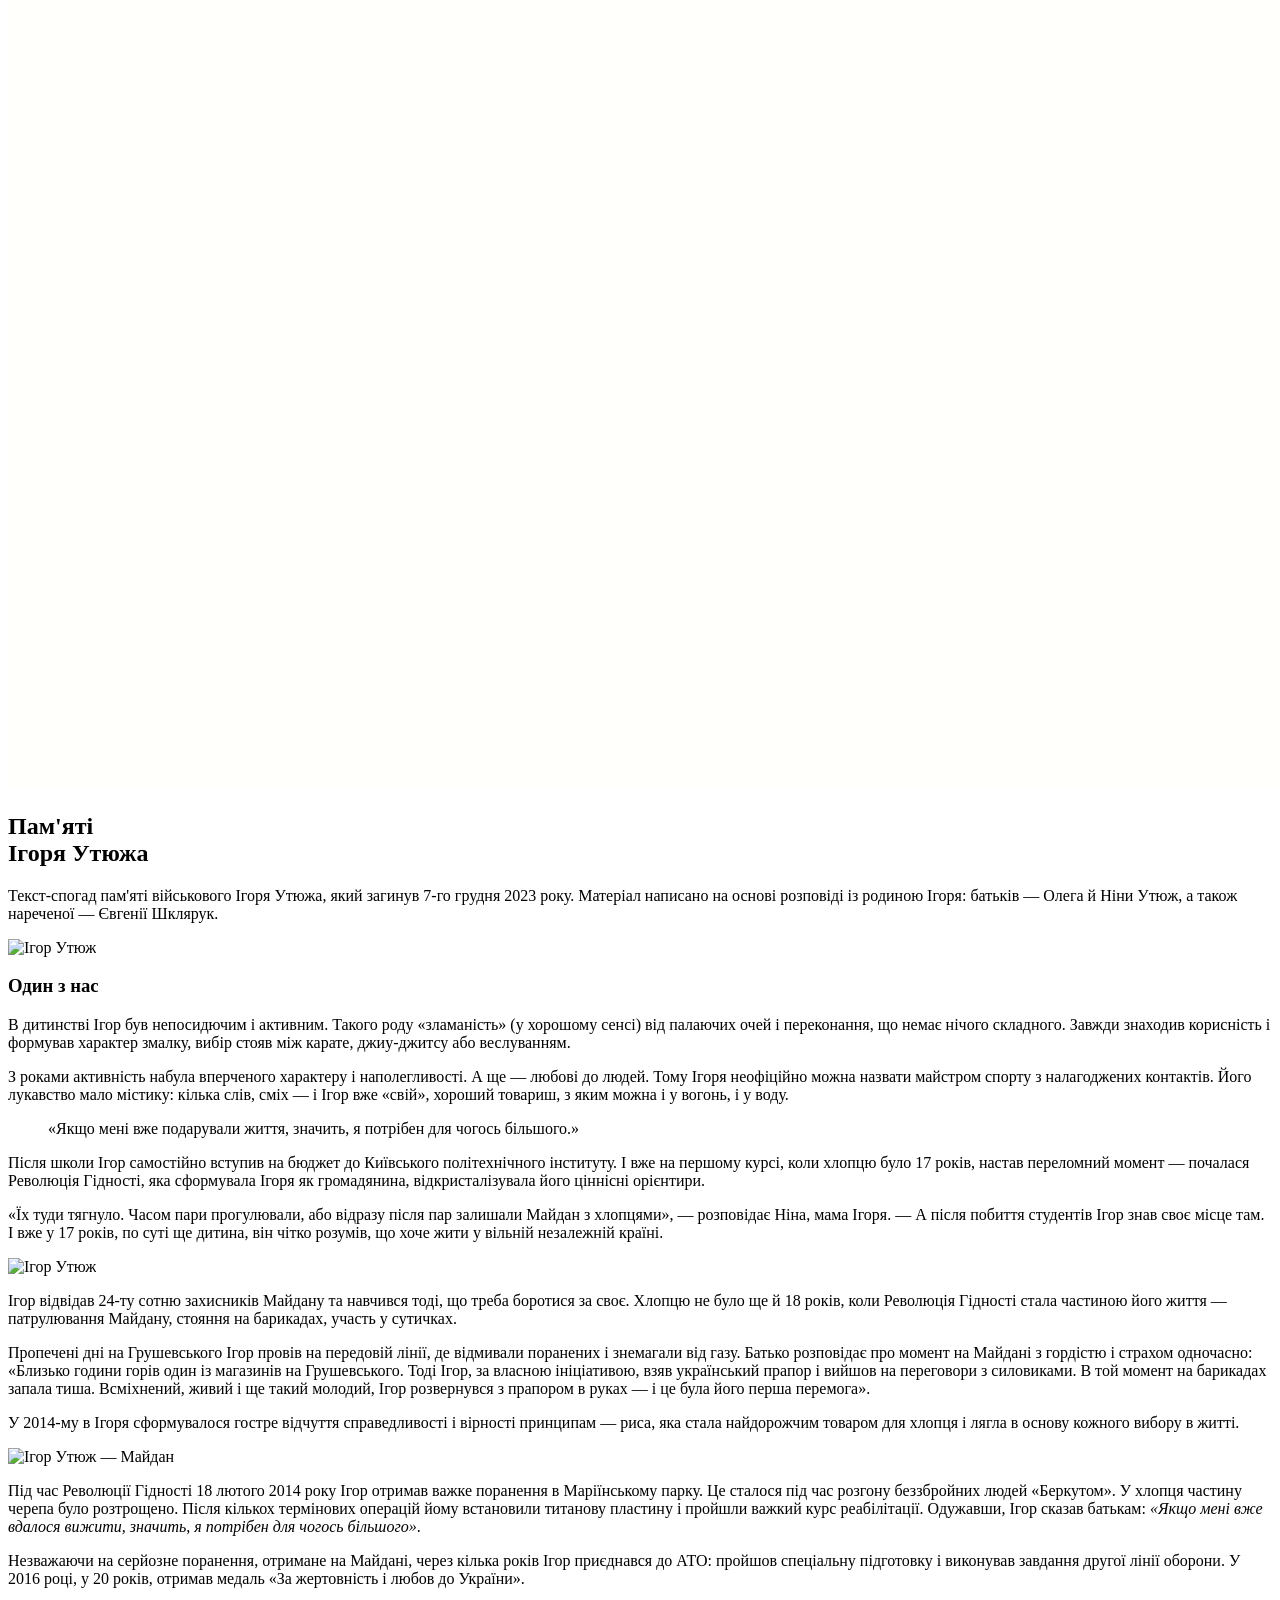
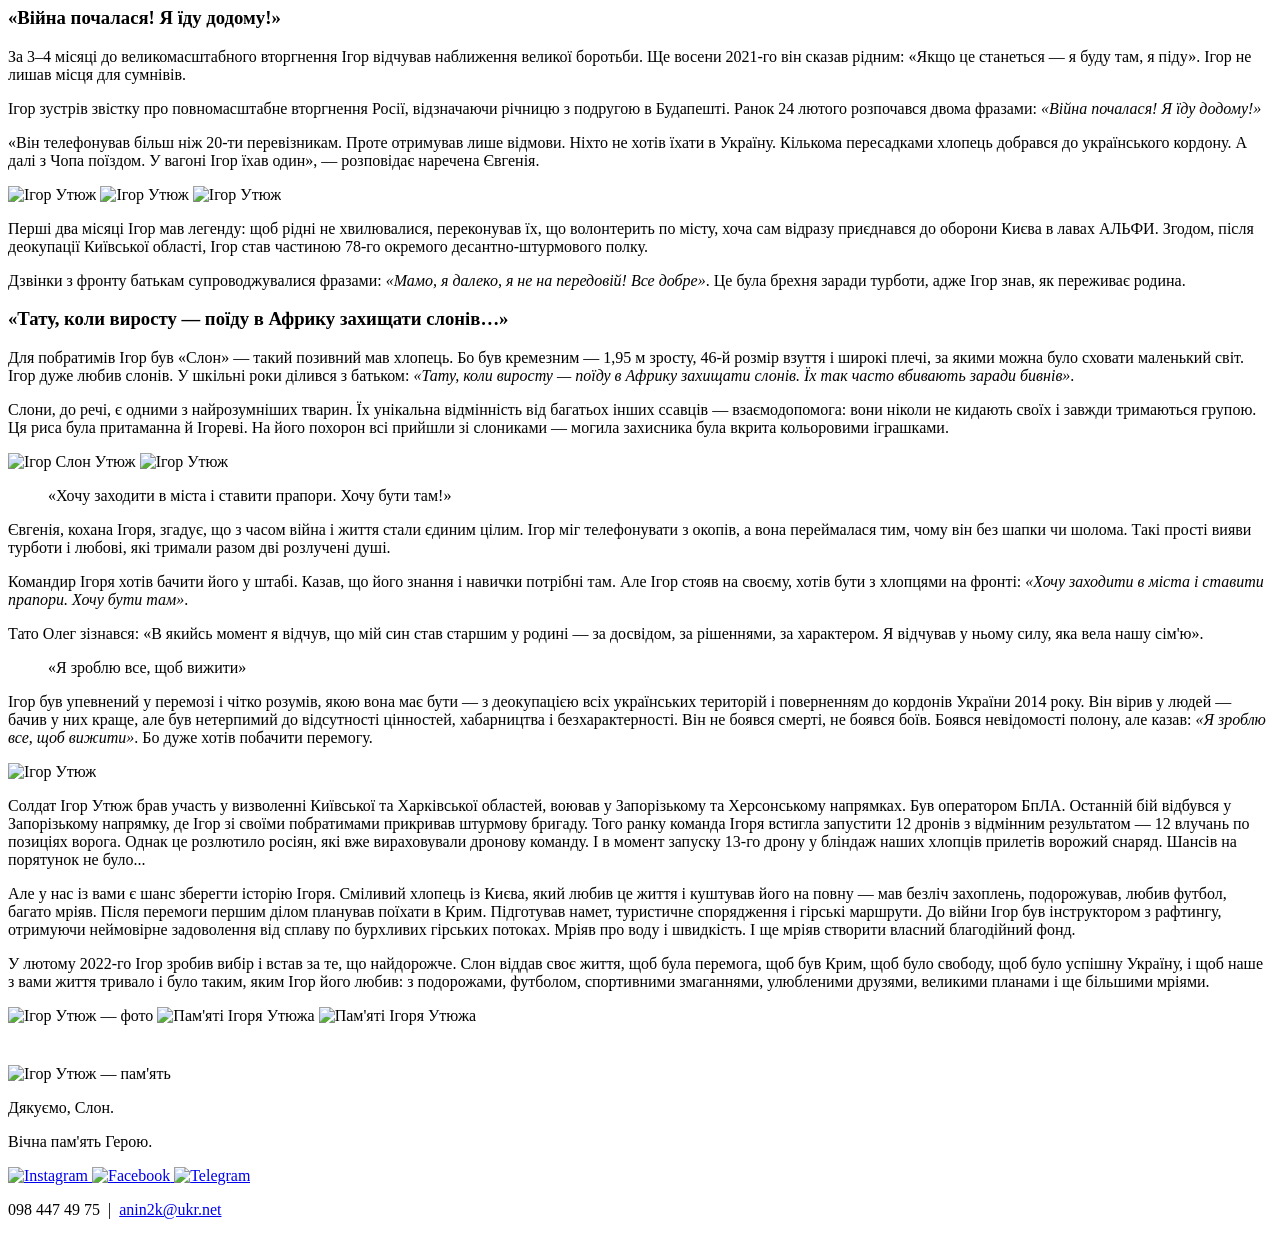
==== commit a426f1d6: "5" ====
--- a/about.html
+++ b/about.html
@@ -3,329 +3,177 @@
 <head>
   <meta charset="UTF-8" />
   <meta name="viewport" content="width=device-width, initial-scale=1.0" />
-  <title>Біографія — Ігор Утюж</title>
-  <link rel="stylesheet" href="style.css" />
-  <link href="https://fonts.googleapis.com/css2?family=Playfair+Display:ital,wght@0,700;1,400&family=Cormorant+Garamond:ital,wght@0,400;0,600;1,400&display=swap" rel="stylesheet" />  
+  <title>Біографія — Ігор «Слон» Утюж</title>
+  <link href="https://fonts.googleapis.com/css2?family=Playfair+Display:ital,wght@0,700;0,900;1,400&family=Crimson+Pro:ital,wght@0,300;0,400;0,600;1,300;1,400&display=swap" rel="stylesheet" />
 </head>
-
 <body>
 
-<header class="site-header">
-  <div class="container header-inner">
-    <a href="index.html" class="logo-title">Ігор «Слон» Утюж</a>
+<!-- NAV -->
+<nav>
+  <a href="https://www.igor-slon-utyuzh.com/en">Головна</a>
+  <a href="https://www.igor-slon-utyuzh.com/en/about-2">Біографія</a>
+  <a href="https://www.igor-slon-utyuzh.com/en/about-1">Про нас</a>
+  <a href="https://www.igor-slon-utyuzh.com/en/contact-8">Контакти</a>
+  <a href="https://www.igor-slon-utyuzh.com/en/blog">Блог</a>
+</nav>
 
-    <nav class="main-nav">
-      <a href="index.html">Головна</a>
-      <a href="about.html" class="active">Пам’яті</a>
-      <a href="blog.html">Блог</a>
-      <a href="contact.html">Контакти</a>
-
-      <span class="lang-switch">
-        <a href="about.html" class="active-lang">UA</a> /
-        <a href="about-en.html">EN</a>
-      </span>
-    </nav>
-  </div>
-</header>
-
-<main>
-
-  <!-- GRAY HERO -->
-  <section class="hero">
-    <h1 class="hero-title">БІОГРАФІЯ</h1>
-
-    <div class="hero-images">
-      <!--
-        Replace src with your actual landscape photo.
-        Example: src="landscape.jpg"
-      -->
-<!--       <img
-        class="photo-landscape"
-        src="https://images.unsplash.com/photo-1506905925346-21bda4d32df4?w=1200&q=80"
-        alt="Гори — Ігор Утюж"
-      /> -->
-      <img
-        class="photo-landscape"
-        src="img/IMG_2664_JPG.jpg"
-        alt="Гори — Ігор Утюж"
-      />      
-
-      <!--
-        Replace src with your actual portrait photo.
-        Example: src="portrait.jpg"
-      -->
-<!--       <img
-        class="photo-portrait"
-        src="https://images.unsplash.com/photo-1500648767791-00dcc994a43e?w=400&q=80&grayscale"
-        alt="Ігор Утюж"
-      /> -->
-      <img
-        class="photo-portrait"
-        src="img/IMG_3137.JPG"
-        alt="Ігор Утюж"
-      />  
-    </div>
-  </section>
-
-  <!-- CREAM CONTENT -->
-  <section class="content">
-
-    <div class="name-block">
-      <p class="name-label">Пам'яті<br>Ігоря Утюжа</p>
-      <span class="accent-bar"></span>
-    </div>
-
-    <p class="bio-text">
-      Текст-спогад пам'яті військового Ігоря Утюжа, який загинув 7-го
-      грудня 2023 року. Матеріал написано на основі розповіді із
-      родиною Ігоря: батьків — Олега й Ніни Утюж, а також нареченої
-      — Євгенії Шклярук.
-    </p>
-
-  </section>    
-
-<section class="hero hero-light">
-  <div class="container hero-inner hero-narrow">
-    <div class="hero-text">
-      <h1>Пам’яті Ігоря Утюжа</h1>
-      <p class="hero-subtitle">Текст-спогад пам'яті військового Ігоря Утюжа, який загинув 7-го грудня 2023 року.</p>
-      <!-- За бажанням можна додати ще 1–2 речення вступу -->
-    </div>
-
-    <div class="hero-photo">
-      <!-- Ти покладеш цей файл у /img/ -->
-      <img src="img/IMG_2364_edited.png" alt="Ігор Утюж">
-    </div>
+<!-- HERO -->
+<section class="hero">
+  <h1 class="hero-title">БІОГРАФІЯ</h1>
+  <div class="hero-images">
+    <img class="photo-landscape"
+      src="img/IMG_2664_JPG.jpg"
+      alt="Ігор Утюж у горах" />
+    <img class="photo-portrait"
+      src="img/IMG_2362_edited_edited_edited_edited.png"
+      alt="Ігор Утюж — портрет" />
   </div>
 </section>
 
-<section class="section section-narrow">
-  <div class="container">
+<!-- NAME + INTRO -->
+<section class="name-section">
+  <div class="name-block">
+    <h2>Пам'яті<br>Ігоря Утюжа</h2>
+    <span class="red-bar"></span>
+  </div>
+  <p class="intro-text">
+    Текст-спогад пам'яті військового Ігоря Утюжа, який загинув 7-го
+    грудня 2023 року. Матеріал написано на основі розповіді із
+    родиною Ігоря: батьків — Олега й Ніни Утюж, а також нареченої
+    — Євгенії Шклярук.
+  </p>
+</section>
 
-    <h2>Своя людина</h2>
+<!-- ARTICLE -->
+<article class="article">
 
-    <p>
-      У дитинстві Ігор був непосидючим та активним. Такий собі розбишака (у хорошому сенсі)
-      із палаючими очима та вірою, що немає нічого неможливого. Він завжди шукав пригод і 
-      з юних років гартував характер, тому у розкладі з'являлися то карате, то джиу-джитсу, 
-      то академічна гребля. 
-    </p>
-    <p>
-        З віком до активності додався залізний характер та впертість. А ще любов до людей. 
-        Тому Ігоря можна неофіційно назвати майстром спорту з налагодження контактів. 
-        У його виконанні це було мистецтво: кілька слів, посмішка — і Ігор вже "своя людина", 
-        добрий товариш, з яким можна у вогонь і воду.
-    </p>
+  <img class="inline-photo"
+    src="https://static.wixstatic.com/media/66b1ee_da9edf853af34497964c5f292cb6e3af~mv2.png/v1/crop/x_0,y_649,w_1587,h_1702/fill/w_407,h_437,al_c,q_85,usm_0.66_1.00_0.01,enc_avif,quality_auto/IMG_2364_edited.png"
+    alt="Ігор Утюж" style="max-width:380px;" />
 
-    <!-- Далі йде продовження розділу «Своя людина» з документа.
-         Тут ти вставиш увесь відповідний фрагмент тексту. -->
+  <h3>Один з нас</h3>
 
-    <!-- Місце для наступного підзаголовка, наприклад про Революцію Гідності -->
-    <!-- <h2>...</h2> -->
-    <!-- <p>...</p> -->
+  <p>В дитинстві Ігор був непосидючим і активним. Такого роду «зламаність» (у хорошому сенсі) від палаючих очей і переконання, що немає нічого складного. Завжди знаходив корисність і формував характер змалку, вибір стояв між карате, джиу-джитсу або веслуванням.</p>
 
-    <!-- РОЗДІЛ: Революція Гідності -->
-    <h2>Революція Гідності</h2>
+  <p>З роками активність набула вперченого характеру і наполегливості. А ще — любові до людей. Тому Ігоря неофіційно можна назвати майстром спорту з налагоджених контактів. Його лукавство мало містику: кілька слів, сміх — і Ігор вже «свій», хороший товариш, з яким можна і у вогонь, і у воду.</p>
 
-    <p>
-      Після школи Ігор самостійно вступив на бюджет у Київський політехнічний інститут. 
-      І саме на першому курсі, коли хлопцю було 17 років, стався переломний момент — 
-      розпочалася Революція Гідності, яка сформувала Ігоря як громадянина країни, 
-      викристалізувала його ціннісні орієнтири.
-    </p>
+  <blockquote>«Якщо мені вже подарували життя, значить, я потрібен для чогось більшого.»</blockquote>
 
+  <p>Після школи Ігор самостійно вступив на бюджет до Київського політехнічного інституту. І вже на першому курсі, коли хлопцю було 17 років, настав переломний момент — почалася Революція Гідності, яка сформувала Ігоря як громадянина, відкристалізувала його ціннісні орієнтири.</p>
 
+  <p>«Їх туди тягнуло. Часом пари прогулювали, або відразу після пар залишали Майдан з хлопцями», — розповідає Ніна, мама Ігоря. — А після побиття студентів Ігор знав своє місце там. І вже у 17 років, по суті ще дитина, він чітко розумів, що хоче жити у вільній незалежній країні.</p>
 
+  <img class="inline-photo"
+    src="https://static.wixstatic.com/media/66b1ee_da9edf853af34497964c5f292cb6e3af~mv2.png/v1/fill/w_798,h_1512,al_c,q_90,usm_0.66_1.00_0.01,enc_avif,quality_auto/66b1ee_de01b1a9da624d6bbf84e294fb1b6465~mv2.png"
+    alt="Ігор Утюж" style="max-width:320px;" />
 
+  <p>Ігор відвідав 24-ту сотню захисників Майдану та навчився тоді, що треба боротися за своє. Хлопцю не було ще й 18 років, коли Революція Гідності стала частиною його життя — патрулювання Майдану, стояння на барикадах, участь у сутичках.</p>
 
-    <!-- ВСТАВ УВЕСЬ ФРАГМЕНТ ПРО МАЙДАН З ДОКУМЕНТА -->
-    <div class="text-block">
-      <!-- Текст про 24-ту сотню, патрулювання, барикади, протистояння -->
-    <p>
-        "Тягнуло їх туди. Іноді прогулювали пари або ж одразу після пар йшли та 
-        Майдан із хлопцями, — згадує Ніна, мама Ігоря. — А після побиття студентів 
-        Ігор знайшов своє місце там. І вже в 17 років, по суті будучи ще дитиною, 
-        чітко розумів, що хоче жити у вільній незалежній країні, яка рухається у 
-        проєвропейському напрямку і не приймає жодні прояви диктатури".
-    </p>       
-      <!-- Текст про побиття студентів, нічні чергування, КМДА -->
-    <p>
-        Ігор перебував у 24-й сотні оборонців Майдану і вже тоді дізнався, 
-        що таке боротися за своє. Юнаку не було і 18 років, коли Революція Гідності 
-        стала частиною його життя — він патрулював Майдан, стояв на барикадах, 
-        брав участь у протистояннях із "тітушками" та беркутом, витягував із рук силовиків тих, 
-        кого намагалися схопити. Мати Ігоря пригадує, якими тривожними видавалися ті дні і 
-        як хвилювалася за сина:
-    </p>       
-      <!-- Текст про пожежу на Грушевського та переговори з силовиками -->
-    <p>
-        "Вони ж там не спали по кілька днів, а якщо вдавалося перепочити, то прямо там 
-        у палатках біля вогнища чи в приміщенні КМДА на підлозі. Вони були ще зовсім юними, 
-        коли їм довелося без зброї та засобів захисту протистояти озброєним до зубів беркутам 
-        та тренованим «тітушкам» з арматурою. Все, що мали, — це запал, сміливість і власноруч 
-        зроблені коктейлі Молотова. У ті рідкісні моменти, коли Ігор виривався додому, 
-        приїжджав дуже стомленим і повністю чорним від диму".
-    </p>       
-    </div>
+  <p>Пропечені дні на Грушевського Ігор провів на передовій лінії, де відмивали поранених і знемагали від газу. Батько розповідає про момент на Майдані з гордістю і страхом одночасно: «Близько години горів один із магазинів на Грушевського. Тоді Ігор, за власною ініціативою, взяв український прапор і вийшов на переговори з силовиками. В той момент на барикадах запала тиша. Всміхнений, живий і ще такий молодий, Ігор розвернувся з прапором в руках — і це була його перша перемога».</p>
 
-    <!-- Фото Майдану (широке) -->
-    <div class="photo-wide">
-      <img src="img/viber_image_2024-04-16_20-23-18-597.jpg" alt="Фото Майдану">
-      <p class="caption">/Фото ІА «УНІАН»/</p>
-    </div>
+  <p>У 2014-му в Ігоря сформувалося гостре відчуття справедливості і вірності принципам — риса, яка стала найдорожчим товаром для хлопця і лягла в основу кожного вибору в житті.</p>
 
+  <img class="inline-photo"
+    src="https://static.wixstatic.com/media/66b1ee_ce62588664174c2fae4c3ffcc354d841~mv2.png/v1/crop/x_0,y_650,w_1587,h_1701/fill/w_841,h_901,al_c,q_90,usm_0.66_1.00_0.01,enc_avif,quality_auto/IMG_2364_edited.png"
+    alt="Ігор Утюж — Майдан" />
 
-    <!-- РОЗДІЛ: Поранення 18 лютого -->
-    <h2>Поранення та реабілітація</h2>
+  <p>Під час Революції Гідності 18 лютого 2014 року Ігор отримав важке поранення в Маріїнському парку. Це сталося під час розгону беззбройних людей «Беркутом». У хлопця частину черепа було розтрощено. Після кількох термінових операцій йому встановили титанову пластину і пройшли важкий курс реабілітації. Одужавши, Ігор сказав батькам: <em>«Якщо мені вже вдалося вижити, значить, я потрібен для чогось більшого»</em>.</p>
 
-    <p>
-      Під час Революції Гідності 18-го лютого 2014 року Ігор отримав тяжке поранення 
-      біля Маріїнського парку.
-    </p>
+  <p>Незважаючи на серйозне поранення, отримане на Майдані, через кілька років Ігор приєднався до АТО: пройшов спеціальну підготовку і виконував завдання другої лінії оборони. У 2016 році, у 20 років, отримав медаль «За жертовність і любов до України».</p>
 
-    <div class="text-block">
-      <!-- Встав увесь фрагмент про побиття, критичний стан, операції -->
-      <!-- Текст про титанову пластину, реабілітацію -->
-      <!-- Цитата: "Якщо мені врятували життя, отже, я потрібен для чогось більшого" -->
-    </div>
+  <h3>«Війна почалася! Я їду додому!»</h3>
 
+  <p>За 3–4 місяці до великомасштабного вторгнення Ігор відчував наближення великої боротьби. Ще восени 2021-го він сказав рідним: «Якщо це станеться — я буду там, я піду». Ігор не лишав місця для сумнівів.</p>
 
-    <!-- РОЗДІЛ: Служба в АТО -->
-    <h2>Служба в АТО</h2>
+  <p>Ігор зустрів звістку про повномасштабне вторгнення Росії, відзначаючи річницю з подругою в Будапешті. Ранок 24 лютого розпочався двома фразами: <em>«Війна почалася! Я їду додому!»</em></p>
 
-    <div class="text-block">
-      <!-- Встав увесь фрагмент про АТО, медаль "За жертовність та любов до України" -->
-      <!-- Текст про підготовку, оборону другої лінії -->
-    </div>
+  <p>«Він телефонував більш ніж 20-ти перевізникам. Проте отримував лише відмови. Ніхто не хотів їхати в Україну. Кількома пересадками хлопець добрався до українського кордону. А далі з Чопа поїздом. У вагоні Ігор їхав один», — розповідає наречена Євгенія.</p>
 
+  <div class="photo-grid">
+    <img src="https://static.wixstatic.com/media/66b1ee_6e81754fe4724468b74bbf19d448804c~mv2.jpg/v1/fill/w_484,h_273,al_c,q_80,usm_0.66_1.00_0.01,enc_avif,quality_auto/viber_image_2024-04-16_21-14-21-297.jpg"
+      alt="Ігор Утюж" class="landscape" />
+    <img src="https://static.wixstatic.com/media/66b1ee_84db932ab5fd44bb8366a8797c9989f6~mv2.jpg/v1/crop/x_0,y_72,w_900,h_1059/fill/w_363,h_376,al_c,q_80,usm_0.66_1.00_0.01,enc_avif,quality_auto/20231230_viber_image_2023-12-30_11-29-17-178.jpg"
+      alt="Ігор Утюж" />
+    <img src="https://static.wixstatic.com/media/66b1ee_da408f027cbb426a9ff9d8f28a3f7980~mv2.jpeg/v1/fill/w_426,h_528,al_c,q_80,usm_0.66_1.00_0.01,enc_avif,quality_auto/IMG_2457.jpeg"
+      alt="Ігор Утюж" />
+  </div>
 
-    <!-- РОЗДІЛ: Початок повномасштабної війни -->
-    <h2>Повернення додому у перший день вторгнення</h2>
+  <p>Перші два місяці Ігор мав легенду: щоб рідні не хвилювалися, переконував їх, що волонтерить по місту, хоча сам відразу приєднався до оборони Києва в лавах АЛЬФИ. Згодом, після деокупації Київської області, Ігор став частиною 78-го окремого десантно-штурмового полку.</p>
 
-    <p>
-      Ранок 24-го лютого почався із двох фраз: "Війна почалася! Я повертаюся додому!"
-    </p>
+  <p>Дзвінки з фронту батькам супроводжувалися фразами: <em>«Мамо, я далеко, я не на передовій! Все добре»</em>. Це була брехня заради турботи, адже Ігор знав, як переживає родина.</p>
 
-    <div class="text-block">
-      <!-- Встав увесь фрагмент про Будапешт, дорогу, відмови перевізників -->
-      <!-- Текст про порожній вагон, обстріл на під’їзді до Києва -->
-      <!-- Текст про "найдорожче таксі" -->
-    </div>
+  <h3>«Тату, коли виросту — поїду в Африку захищати слонів…»</h3>
 
+  <p>Для побратимів Ігор був «Слон» — такий позивний мав хлопець. Бо був кремезним — 1,95 м зросту, 46-й розмір взуття і широкі плечі, за якими можна було сховати маленький світ. Ігор дуже любив слонів. У шкільні роки ділився з батьком: <em>«Тату, коли виросту — поїду в Африку захищати слонів. Їх так часто вбивають заради бивнів»</em>.</p>
 
-    <!-- РОЗДІЛ: ДШВ -->
-    <h2>Служба у Десантно-штурмових військах</h2>
+  <p>Слони, до речі, є одними з найрозумніших тварин. Їх унікальна відмінність від багатьох інших ссавців — взаємодопомога: вони ніколи не кидають своїх і завжди тримаються групою. Ця риса була притаманна й Ігореві. На його похорон всі прийшли зі слониками — могила захисника була вкрита кольоровими іграшками.</p>
 
-    <div class="text-block">
-      <!-- Встав увесь фрагмент про АЛЬФУ, 78 ДШВ -->
-      <!-- Текст про неофіційний статус, відсутність зарплати -->
-      <!-- Текст про підтримку побратимів -->
-    </div>
+  <div class="photo-grid">
+    <img src="https://static.wixstatic.com/media/66b1ee_b955b1698e2e4de49c9ca4b8a776a62d~mv2.jpg/v1/fill/w_487,h_606,al_c,q_80,usm_0.66_1.00_0.01,enc_avif,quality_auto/Igor_SLON-7-1183x1536.jpg"
+      alt="Ігор Слон Утюж" />
+    <img src="https://static.wixstatic.com/media/66b1ee_7658fce00bdf407d88b8d216e76835a0~mv2.jpg/v1/crop/x_35,y_0,w_2953,h_4032/fill/w_282,h_306,al_c,q_80,usm_0.66_1.00_0.01,enc_avif,quality_auto/IMG_3137.jpg"
+      alt="Ігор Утюж" />
+  </div>
 
-    <!-- Можеш вставити портрет або фото з фронту, якщо хочеш -->
-    <!-- <div class="photo-centered"><img src="img/IMG_2457.jpeg"></div> -->
+  <blockquote>«Хочу заходити в міста і ставити прапори. Хочу бути там!»</blockquote>
 
-    <!-- РОЗДІЛ: Позивний «Слон» -->
-    <h2>Позивний «Слон»</h2>
+  <p>Євгенія, кохана Ігоря, згадує, що з часом війна і життя стали єдиним цілим. Ігор міг телефонувати з окопів, а вона переймалася тим, чому він без шапки чи шолома. Такі прості вияви турботи і любові, які тримали разом дві розлучені душі.</p>
 
-    <p>
-      Для побратимів Ігор був "Слоном" — саме такий позивний мав хлопець. 
-      Бо кремезний — зростом 1.95 метри, з 46 розміром ноги і широчезними плечима.
-    </p>
+  <p>Командир Ігоря хотів бачити його у штабі. Казав, що його знання і навички потрібні там. Але Ігор стояв на своєму, хотів бути з хлопцями на фронті: <em>«Хочу заходити в міста і ставити прапори. Хочу бути там»</em>.</p>
 
-    <div class="text-block">
-      <!-- Встав увесь фрагмент про любов до слонів -->
-      <!-- Текст про дитячу мрію охороняти слонів -->
-      <!-- Текст про символіку слонів і взаємодопомогу -->
-      <!-- Текст про те, як побратими принесли слонів на похорон -->
-    </div>
+  <p>Тато Олег зізнався: «В якийсь момент я відчув, що мій син став старшим у родині — за досвідом, за рішеннями, за характером. Я відчував у ньому силу, яка вела нашу сім'ю».</p>
 
-    <!-- Фото, яке було поруч із цим блоком на Wix -->
-    <div class="photo-centered">
-      <img src="img/unnamed_edited.png" alt="Слон — символ Ігоря">
-    </div>
+  <blockquote>«Я зроблю все, щоб вижити»</blockquote>
 
+  <p>Ігор був упевнений у перемозі і чітко розумів, якою вона має бути — з деокупацією всіх українських територій і поверненням до кордонів України 2014 року. Він вірив у людей — бачив у них краще, але був нетерпимий до відсутності цінностей, хабарництва і безхарактерності. Він не боявся смерті, не боявся боїв. Боявся невідомості полону, але казав: <em>«Я зроблю все, щоб вижити»</em>. Бо дуже хотів побачити перемогу.</p>
 
-    <!-- РОЗДІЛ: Кохання та війна -->
-    <h2>Кохання та війна</h2>
+  <img class="inline-photo"
+    src="https://static.wixstatic.com/media/66b1ee_ec1b0d3493a04617955c47ed8fbc1612~mv2.png/v1/crop/x_0,y_455,w_1587,h_1542/fill/w_1290,h_1254,al_c,q_90,usm_0.66_1.00_0.01,enc_avif,quality_auto/unnamed_edited.png"
+    alt="Ігор Утюж" />
 
-    <p>
-      Євгенія — кохана Ігоря — пригадує, що з часом війна і життя стали чимось єдиним.
-    </p>
+  <p>Солдат Ігор Утюж брав участь у визволенні Київської та Харківської областей, воював у Запорізькому та Херсонському напрямках. Був оператором БпЛА. Останній бій відбувся у Запорізькому напрямку, де Ігор зі своїми побратимами прикривав штурмову бригаду. Того ранку команда Ігоря встигла запустити 12 дронів з відмінним результатом — 12 влучань по позиціях ворога. Однак це розлютило росіян, які вже вираховували дронову команду. І в момент запуску 13-го дрону у бліндаж наших хлопців прилетів ворожий снаряд. Шансів на порятунок не було...</p>
 
-    <div class="text-block">
-      <!-- Встав увесь фрагмент про дзвінки з окопів -->
-      <!-- Текст про турботу, шолом, шапку -->
-      <!-- Текст про останнє повідомлення: "Ранок починається не з кави..." -->
-      <!-- Текст про бажання Ігоря бути попереду, а не в штабі -->
-    </div>
+  <p>Але у нас із вами є шанс зберегти історію Ігоря. Сміливий хлопець із Києва, який любив це життя і куштував його на повну — мав безліч захоплень, подорожував, любив футбол, багато мріяв. Після перемоги першим ділом планував поїхати в Крим. Підготував намет, туристичне спорядження і гірські маршрути. До війни Ігор був інструктором з рафтингу, отримуючи неймовірне задоволення від сплаву по бурхливих гірських потоках. Мріяв про воду і швидкість. І ще мріяв створити власний благодійний фонд.</p>
 
-    <!-- Фото Євгенії та Ігоря (якщо було на Wix) -->
-    <!-- <div class="photo-centered"><img src="img/IMG_3137.jpg"></div> -->
+  <p>У лютому 2022-го Ігор зробив вибір і встав за те, що найдорожче. Слон віддав своє життя, щоб була перемога, щоб був Крим, щоб було свободу, щоб було успішну Україну, і щоб наше з вами життя тривало і було таким, яким Ігор його любив: з подорожами, футболом, спортивними змаганнями, улюбленими друзями, великими планами і ще більшими мріями.</p>
 
+  <!-- Gallery -->
+  <div class="gallery">
+    <img src="https://static.wixstatic.com/media/66b1ee_94813c1a4c1f4179a00cfa05d60f8f1a~mv2.png/v1/crop/x_0,y_181,w_1200,h_562/fill/w_557,h_326,al_c,q_85,usm_0.66_1.00_0.01,enc_avif,quality_auto/IMG_0964-Edit_tif.png"
+      alt="Ігор Утюж — фото" />
+    <img src="https://static.wixstatic.com/media/66b1ee_667ccd14fc594f0cb1b67e1b5d1b6580~mv2.png/v1/fill/w_350,h_230,al_c,q_85,usm_0.66_1.00_0.01,enc_avif,quality_auto/Pamyati-Igorya-Utyuzha%20(1).png"
+      alt="Пам'яті Ігоря Утюжа" />
+    <img src="https://static.wixstatic.com/media/66b1ee_714f654c895641529430d788a8c97cab~mv2.png/v1/fill/w_226,h_280,al_c,q_85,usm_0.66_1.00_0.01,enc_avif,quality_auto/Pamyati-Igorya-Utyuzha.png"
+      alt="Пам'яті Ігоря Утюжа" />
+  </div>
 
-    <!-- РОЗДІЛ: Сила, яка тримала родину -->
-    <h2>Сила, яка тримала родину</h2>
+  <img class="inline-photo"
+    src="https://static.wixstatic.com/media/66b1ee_eac6e5007f6a477d8900e3e85cf8b119~mv2.jpeg/v1/fill/w_1725,h_542,al_c,q_85,usm_0.66_1.00_0.01,enc_avif,quality_auto/IMG_2568.jpeg"
+    alt="Ігор Утюж — пам'ять" style="margin-top:40px;" />
 
-    <div class="text-block">
-      <!-- Встав увесь фрагмент про роль Ігоря в родині -->
-      <!-- Текст про те, як він оберігав близьких -->
-      <!-- Текст про те, що тато відчув у ньому "старшого в сім'ї" -->
-      <!-- Текст про сльози Ігоря, коли він говорив про загиблих побратимів -->
-    </div>
+</article>
 
-    <!-- Фото з родиною (якщо було на Wix) -->
-    <!-- <div class="photo-centered"><img src="img/IMG_2457.jpeg"></div> -->
+<!-- TRIBUTE BANNER -->
+<div class="tribute-banner">
+  <p>Дякуємо, <span class="hero-name">Слон</span>.</p>
+  <p>Вічна пам'ять Герою.</p>
+</div>
 
+<!-- FOOTER -->
+<footer>
+  <div class="social-links">
+    <a href="https://www.instagram.com/utiuzhnina/" target="_blank" rel="noopener">
+      <img src="https://static.wixstatic.com/media/81af6121f84c41a5b4391d7d37fce12a.png/v1/fill/w_30,h_30,al_c,q_85,usm_0.66_1.00_0.01,enc_avif,quality_auto/81af6121f84c41a5b4391d7d37fce12a.png" alt="Instagram" />
+    </a>
+    <a href="https://www.facebook.com/nina.utyuzh" target="_blank" rel="noopener">
+      <img src="https://static.wixstatic.com/media/23fd2a2be53141ed810f4d3dcdcd01fa.png/v1/fill/w_30,h_30,al_c,q_85,usm_0.66_1.00_0.01,enc_avif,quality_auto/23fd2a2be53141ed810f4d3dcdcd01fa.png" alt="Facebook" />
+    </a>
+    <a href="https://t.me/slon9898" target="_blank" rel="noopener">
+      <img src="https://static.wixstatic.com/media/11062b_a795b681bfc04445ac1e6ac732fafcdd~mv2.png/v1/fill/w_30,h_30,al_c,q_85,usm_0.66_1.00_0.01,enc_avif,quality_auto/11062b_a795b681bfc04445ac1e6ac732fafcdd~mv2.png" alt="Telegram" />
+    </a>
+  </div>
+  <p class="contact">098 447 49 75 &nbsp;|&nbsp; <a href="mailto:anin2k@ukr.net">anin2k@ukr.net</a></p>
+</footer>
 
-    <!-- РОЗДІЛ: Останній бій -->
-    <h2>Останній бій</h2>
-
-    <p>
-      Того ранку команда Ігоря встигла запустити 12 дронів із чудовим результатом — 
-      12 уражень позицій ворога.
-    </p>
-
-    <div class="text-block">
-      <!-- Встав увесь фрагмент про Запорізький напрямок -->
-      <!-- Текст про пошук команди дронщиків росіянами -->
-      <!-- Текст про момент запуску 13-го дрона -->
-      <!-- Текст про ворожий снаряд у бліндаж -->
-    </div>
-
-    <!-- Фото з фронту (якщо було на Wix) -->
-    <div class="photo-centered"><img src="img/Igor_SLON-7-1183x1536.jpg"></div>
-
-
-    <!-- РОЗДІЛ: Мрії -->
-    <h2>Мрії, які продовжують жити</h2>
-
-    <div class="text-block">
-      <!-- Встав увесь фрагмент про мрії Ігоря -->
-      <!-- Текст про Крим, намет, маршрути -->
-      <!-- Текст про рафтинг, Африку, Америку -->
-      <!-- Текст про плани створити благодійний фонд -->
-    </div>
-
-    <!-- Фото з подорожей або рафтингу (якщо було на Wix) -->
-    <div class="photo-centered"><img src="img/20231230_viber_image_2023-12-30_11-29-17-178.jpg"></div>
-
-
-    <!-- Фінальний блок -->
-    <h2>Вічна пам’ять Герою</h2>
-    <p>Дякуємо, Слон. Вічна пам'ять Герою.</p>
-
-    <!-- Галерея (якщо була на Wix) -->
-    <div class="gallery">
-      <img src="img/IMG_0964-Edit.jpg">
-      <img src="img/Pamyati-Igorya-Utyuzha.png">
-      <img src="img/IMG_2457.jpeg">
-      <img src="img/Igor_SLON-7-1183x1536.jpg">
-      <img src="img/IMG_3137.jpg">
-      <img src="img/unnamed_edited.png">
-    </div>
-
-  </div>
-</section>
 </body>
 </html>
